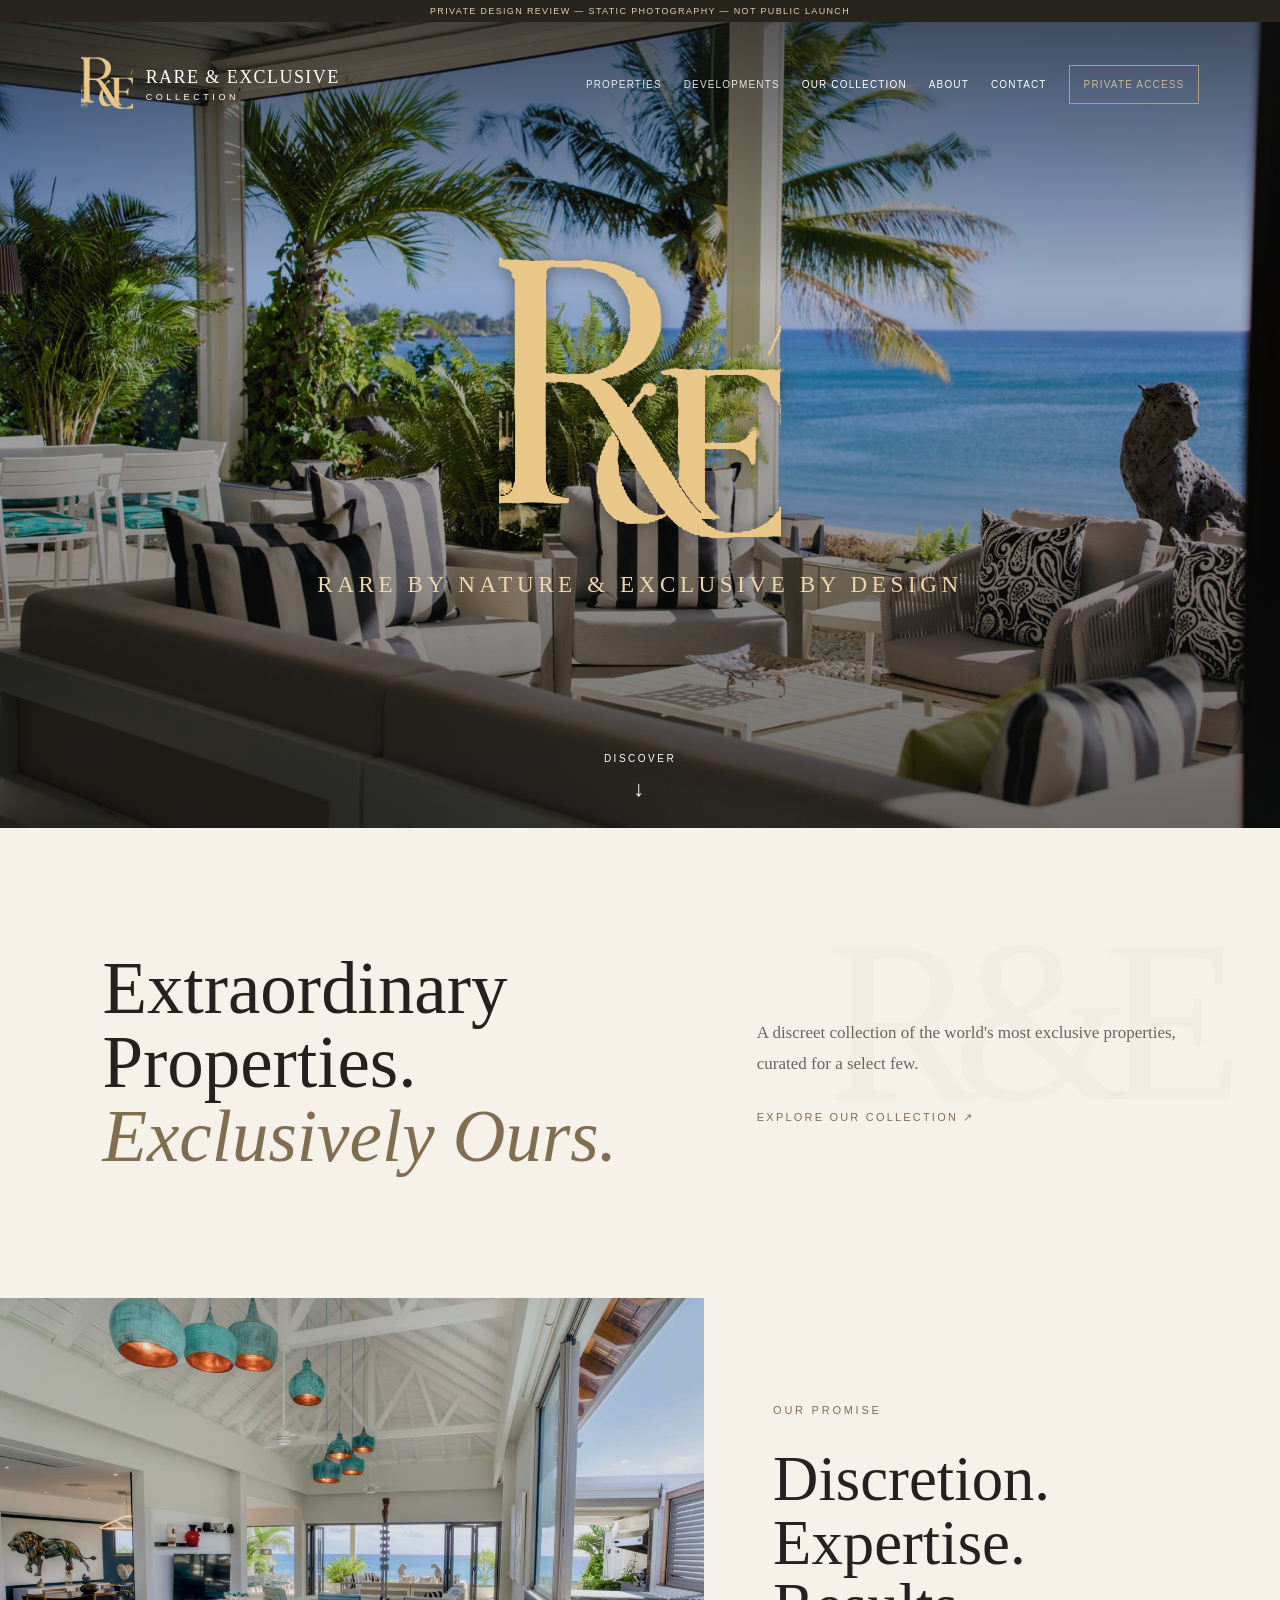
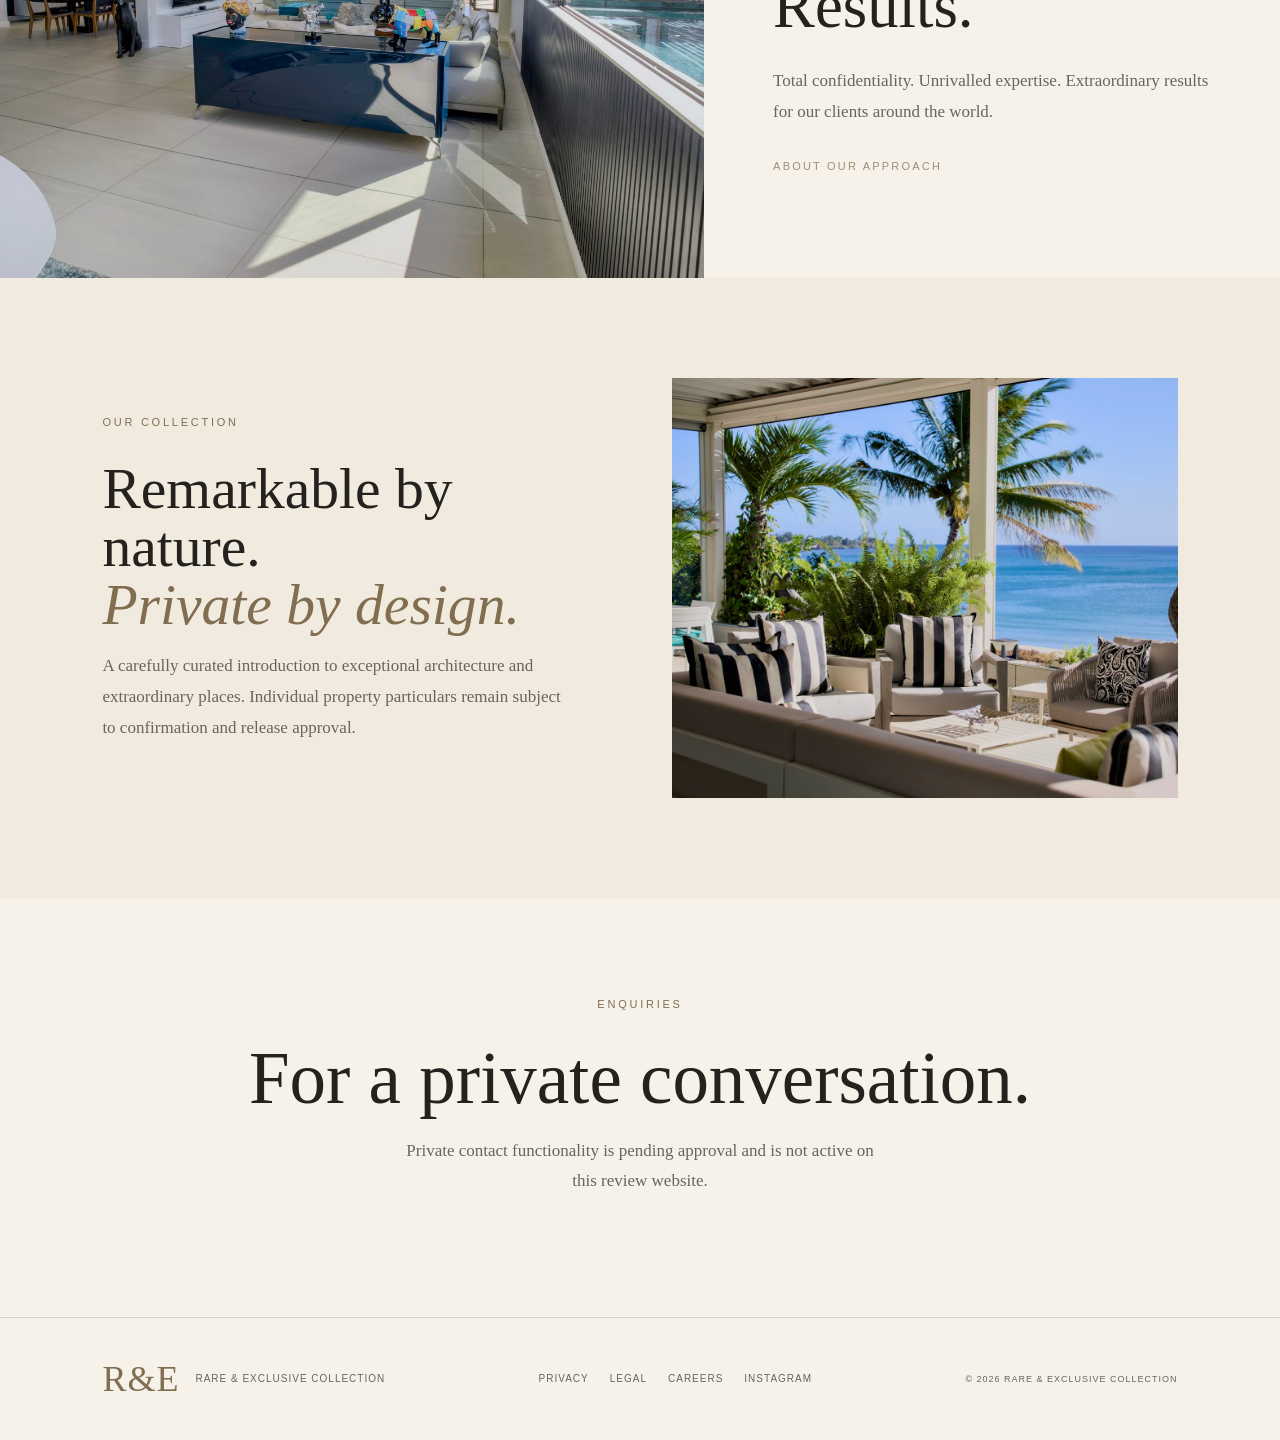
==== index.html @ 458800ae "Match Jan luxury editorial website reference using static supplied property photos" ====
<!doctype html><html lang="en"><head><meta charset="utf-8"><meta name="viewport" content="width=device-width,initial-scale=1"><meta name="robots" content="noindex,nofollow,noarchive"><meta name="description" content="Rare & Exclusive Collection. A discreet collection of extraordinary properties, curated for a select few."><title>Rare & Exclusive Collection — Rare by Nature & Exclusive by Design</title><link rel="stylesheet" href="styles.css"></head><body>
<a class="skip" href="#collection">Skip to content</a><div class="review-note">PRIVATE DESIGN REVIEW — STATIC PHOTOGRAPHY — NOT PUBLIC LAUNCH</div>
<section class="hero" id="top"><header class="header"><div class="identity"><span class="identity-mark" aria-hidden="true"><img src="assets/re-monogram.png" alt=""></span><div class="identity-words">RARE &amp; EXCLUSIVE<small>COLLECTION</small></div></div><nav aria-label="Site navigation"><span>PROPERTIES</span><span>DEVELOPMENTS</span><a href="#collection">OUR COLLECTION</a><a href="#promise">ABOUT</a><a href="#contact">CONTACT</a><span class="private-pending" title="Pending separate approval">PRIVATE ACCESS</span></nav></header><div class="hero-center"><img class="hero-logo" src="assets/re-monogram.png" alt="Rare & Exclusive monogram, supplied reference extraction pending original artwork"><h1>RARE BY NATURE &amp; EXCLUSIVE BY DESIGN</h1></div><a class="discover" href="#collection">DISCOVER <span aria-hidden="true">↓</span></a></section>
<main><section class="intro" id="collection"><div><h2>Extraordinary<br>Properties.<br><em>Exclusively Ours.</em></h2></div><div class="intro-side"><p>A discreet collection of the world's most exclusive properties, curated for a select few.</p><a class="editorial-link" href="#featured">EXPLORE OUR COLLECTION <span aria-hidden="true">↗</span></a></div><div class="watermark" aria-hidden="true">R&amp;E</div></section>
<section class="promise" id="promise"><div class="promise-photo"><img src="assets/PB-11-web.jpg" alt="Refined architectural property interior, supplied project photograph"></div><div class="promise-copy"><div class="eyebrow">OUR PROMISE</div><h2>Discretion.<br>Expertise.<br>Results.</h2><p>Total confidentiality. Unrivalled expertise. Extraordinary results for our clients around the world.</p><span class="editorial-link pending">ABOUT OUR APPROACH</span></div></section>
<section class="featured" id="featured"><div><div class="eyebrow">OUR COLLECTION</div><h2>Remarkable by nature.<br><em>Private by design.</em></h2><p>A carefully curated introduction to exceptional architecture and extraordinary places. Individual property particulars remain subject to confirmation and release approval.</p></div><img src="assets/PB-14-web.jpg" alt="Ocean-facing luxury property from supplied Rare & Exclusive photographs"></section>
<section id="contact" class="contact"><div class="eyebrow">ENQUIRIES</div><h2>For a private conversation.</h2><p>Private contact functionality is pending approval and is not active on this review website.</p></section></main>
<footer><div class="footerbrand">R&amp;E <span>RARE &amp; EXCLUSIVE COLLECTION</span></div><div class="footerlinks"><span>PRIVACY</span><span>LEGAL</span><span>CAREERS</span><span>INSTAGRAM</span></div><small>© 2026 RARE &amp; EXCLUSIVE COLLECTION</small></footer></body></html>
---- styles.css ----
:root{--ivory:#f6f2ea;--graphite:#24211e;--champagne:#c6aa7c;--darkgold:#816d50;--muted:#68645e}*{box-sizing:border-box}html{scroll-behavior:smooth}body{margin:0;background:var(--ivory);color:var(--graphite);font-family:Arial,Helvetica,sans-serif}a{color:inherit}.skip{position:absolute;top:-200px;left:10px;z-index:40;background:white;color:black;padding:12px}.skip:focus{top:10px}.review-note{position:absolute;z-index:11;top:0;width:100%;background:#27231d;color:#e6cfaa;text-align:center;font-size:9px;letter-spacing:.15em;padding:6px}.hero{height:92svh;min-height:620px;position:relative;background:#28363b url('assets/PB-14-web.jpg') center center/cover no-repeat;color:#fff}.hero:before{content:"";position:absolute;inset:0;background:linear-gradient(180deg,rgba(18,20,20,.7),rgba(24,22,19,.17) 35%,rgba(18,20,19,.55) 100%)}.header{z-index:2;position:relative;display:flex;align-items:center;justify-content:space-between;padding:50px 6.3% 20px;gap:25px}.identity{display:flex;gap:13px;align-items:center}.identity-mark img{width:52px;height:64px;object-fit:contain}.identity-words{font:18px Georgia,'Times New Roman',serif;letter-spacing:.08em;white-space:nowrap}.identity-words small{display:block;font:9px Arial,sans-serif;letter-spacing:.4em;margin-top:4px}.header nav{display:flex;gap:22px;align-items:center;font-size:10px;letter-spacing:.115em}.header nav a{text-decoration:none}.header nav span{opacity:.85}.private-pending{color:#e2c79c;border:1px solid #c6aa7c;padding:13px 14px}.hero-center{position:absolute;left:50%;top:51%;transform:translate(-50%,-50%);z-index:2;text-align:center;width:min(90%,850px)}.hero-logo{width:clamp(165px,22vw,300px);height:clamp(175px,25vw,330px);object-fit:contain;filter:drop-shadow(0 2px 8px rgba(0,0,0,.4))}.hero-center h1{font:400 clamp(16px,1.8vw,24px) Georgia,serif;letter-spacing:.2em;line-height:1.5;color:#edd5ac;margin:10px 0}.discover{position:absolute;left:50%;bottom:26px;transform:translateX(-50%);z-index:2;font-size:10px;letter-spacing:.25em;text-decoration:none;white-space:nowrap}.discover span{display:block;text-align:center;margin-top:12px;font-size:22px}.intro{position:relative;overflow:hidden;min-height:470px;padding:112px 8%;display:grid;grid-template-columns:1.25fr .9fr;gap:70px;align-items:center}.intro h2,.promise h2,.featured h2,.contact h2{font:400 clamp(44px,5.7vw,84px)/1.01 Georgia,'Times New Roman',serif;margin:0}.intro h2 em,.featured h2 em{font-weight:400;color:var(--darkgold)}.intro-side{position:relative;z-index:1}.intro-side p,.promise p,.featured p,.contact p{color:var(--muted);font:17px/1.8 Georgia,serif;max-width:470px}.editorial-link{font-size:11px;letter-spacing:.2em;text-decoration:none;color:var(--darkgold);display:inline-block;margin-top:15px}.watermark{position:absolute;right:5%;top:13%;font:230px Georgia,serif;letter-spacing:-.12em;color:rgba(198,170,124,.055);pointer-events:none}.promise{display:grid;grid-template-columns:55% 45%;min-height:580px}.promise-photo{min-height:580px}.promise-photo img{width:100%;height:100%;display:block;object-fit:cover}.promise-copy{padding:85px 12%;display:flex;flex-direction:column;justify-content:center}.eyebrow{font-size:11px;letter-spacing:.25em;color:var(--darkgold);margin-bottom:32px}.promise h2{font-size:clamp(43px,4.9vw,75px)}.promise p{margin-top:28px}.pending{opacity:.75}.featured{background:#f1ebdf;padding:100px 8%;display:grid;grid-template-columns:1fr 1fr;gap:6%;align-items:center}.featured img{width:100%;height:420px;object-fit:cover}.featured h2{font-size:clamp(42px,4.5vw,70px)}.contact{text-align:center;padding:100px 7%;}.contact p{margin:20px auto}footer{border-top:1px solid #d8d1c7;padding:40px 8%;display:flex;justify-content:space-between;align-items:center;gap:18px;flex-wrap:wrap;font-size:10px;letter-spacing:.1em;color:#68645e}.footerbrand{font:36px Georgia,serif;color:var(--darkgold);display:flex;gap:16px;align-items:center}.footerbrand span{font:10px Arial,sans-serif;color:var(--muted)}.footerlinks{display:flex;gap:21px}footer small{font-size:9px}@media(max-width:1020px){.header nav{gap:12px;font-size:9px}.identity-words{font-size:14px}.header{padding:48px 4% 20px}}@media(max-width:760px){.header{padding:48px 6% 10px}.header nav{display:none}.hero{height:84svh;min-height:550px;background-position:58% center}.hero-logo{width:205px;height:225px}.hero-center h1{font-size:17px;letter-spacing:.12em}.intro,.promise,.featured{grid-template-columns:1fr}.intro{gap:28px;min-height:0;padding:76px 7%}.intro h2{font-size:clamp(43px,10vw,62px)}.watermark{font-size:125px;top:auto;bottom:3%}.promise-photo{min-height:350px;height:350px}.promise-copy{padding:70px 7%}.featured{padding:70px 7%}.featured img{height:290px}.footerlinks{flex-wrap:wrap}footer{padding:35px 7%}}@media(prefers-reduced-motion:reduce){html{scroll-behavior:auto}}
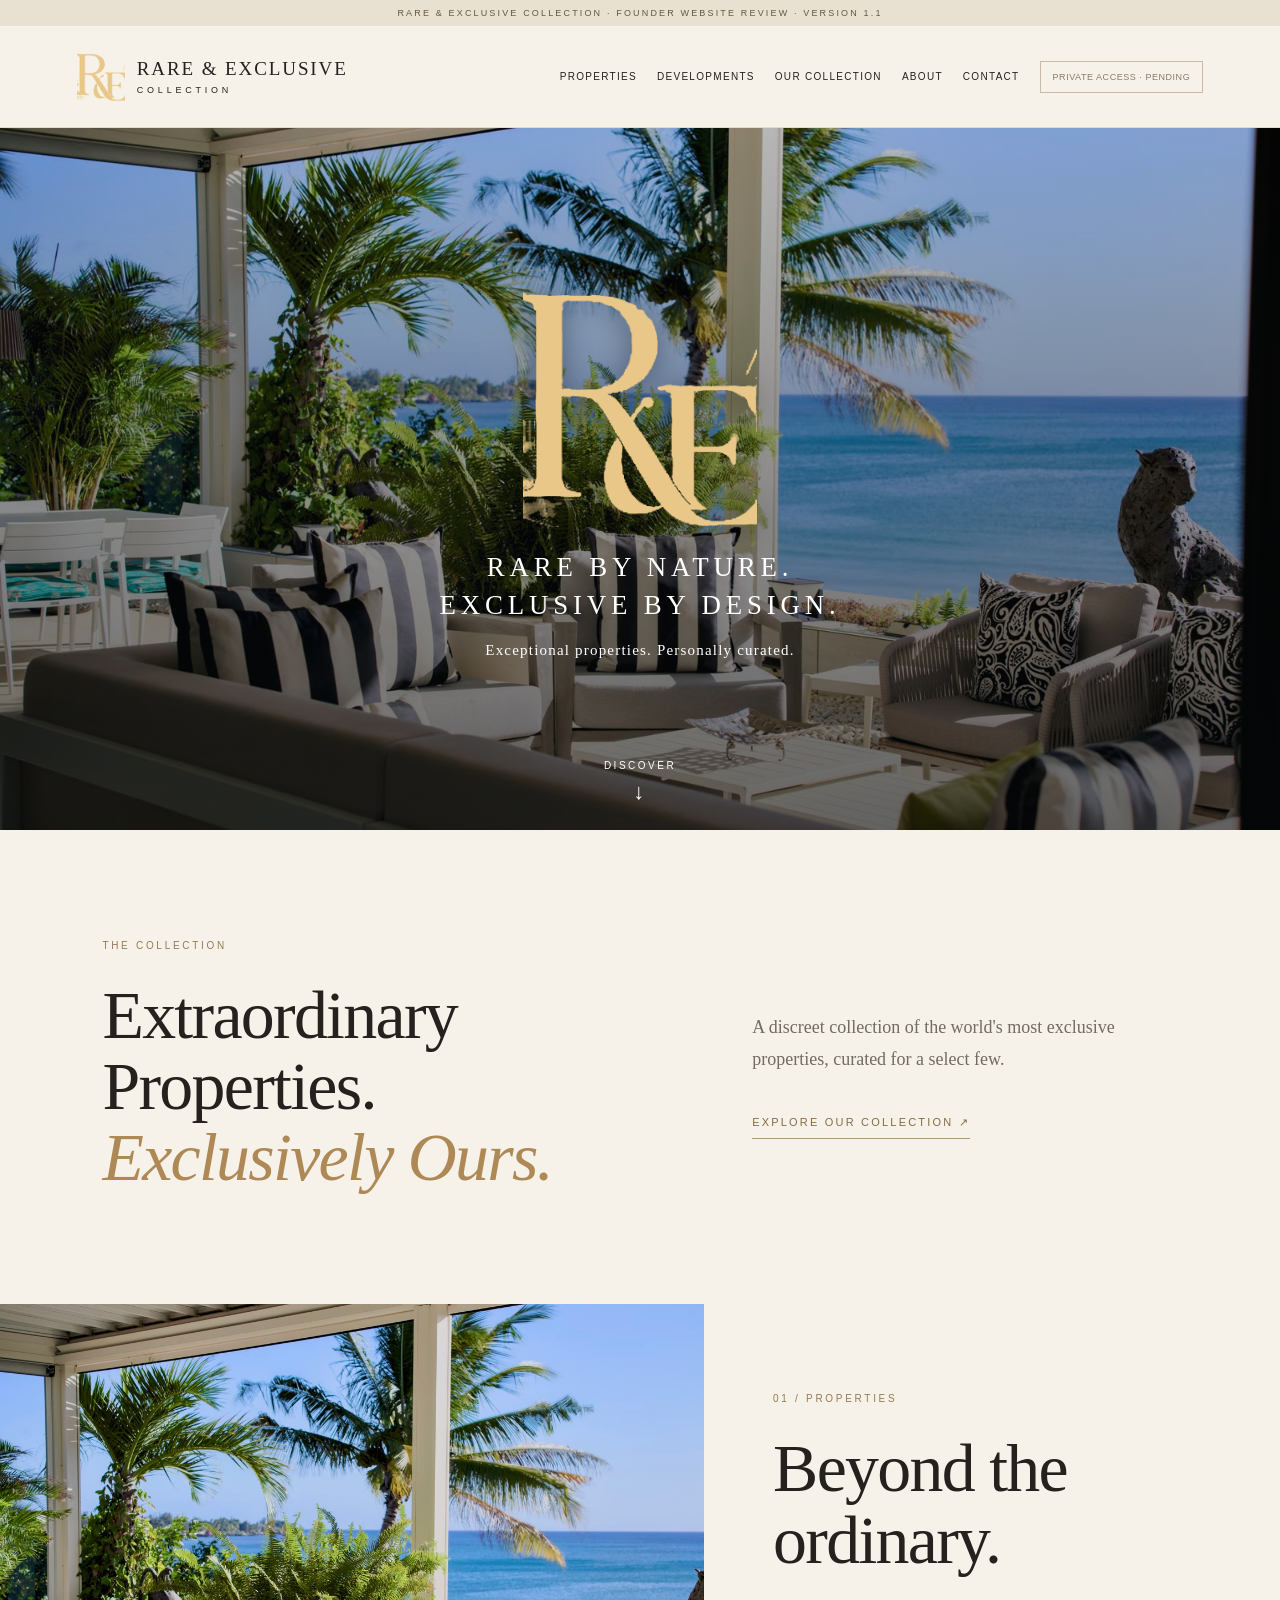
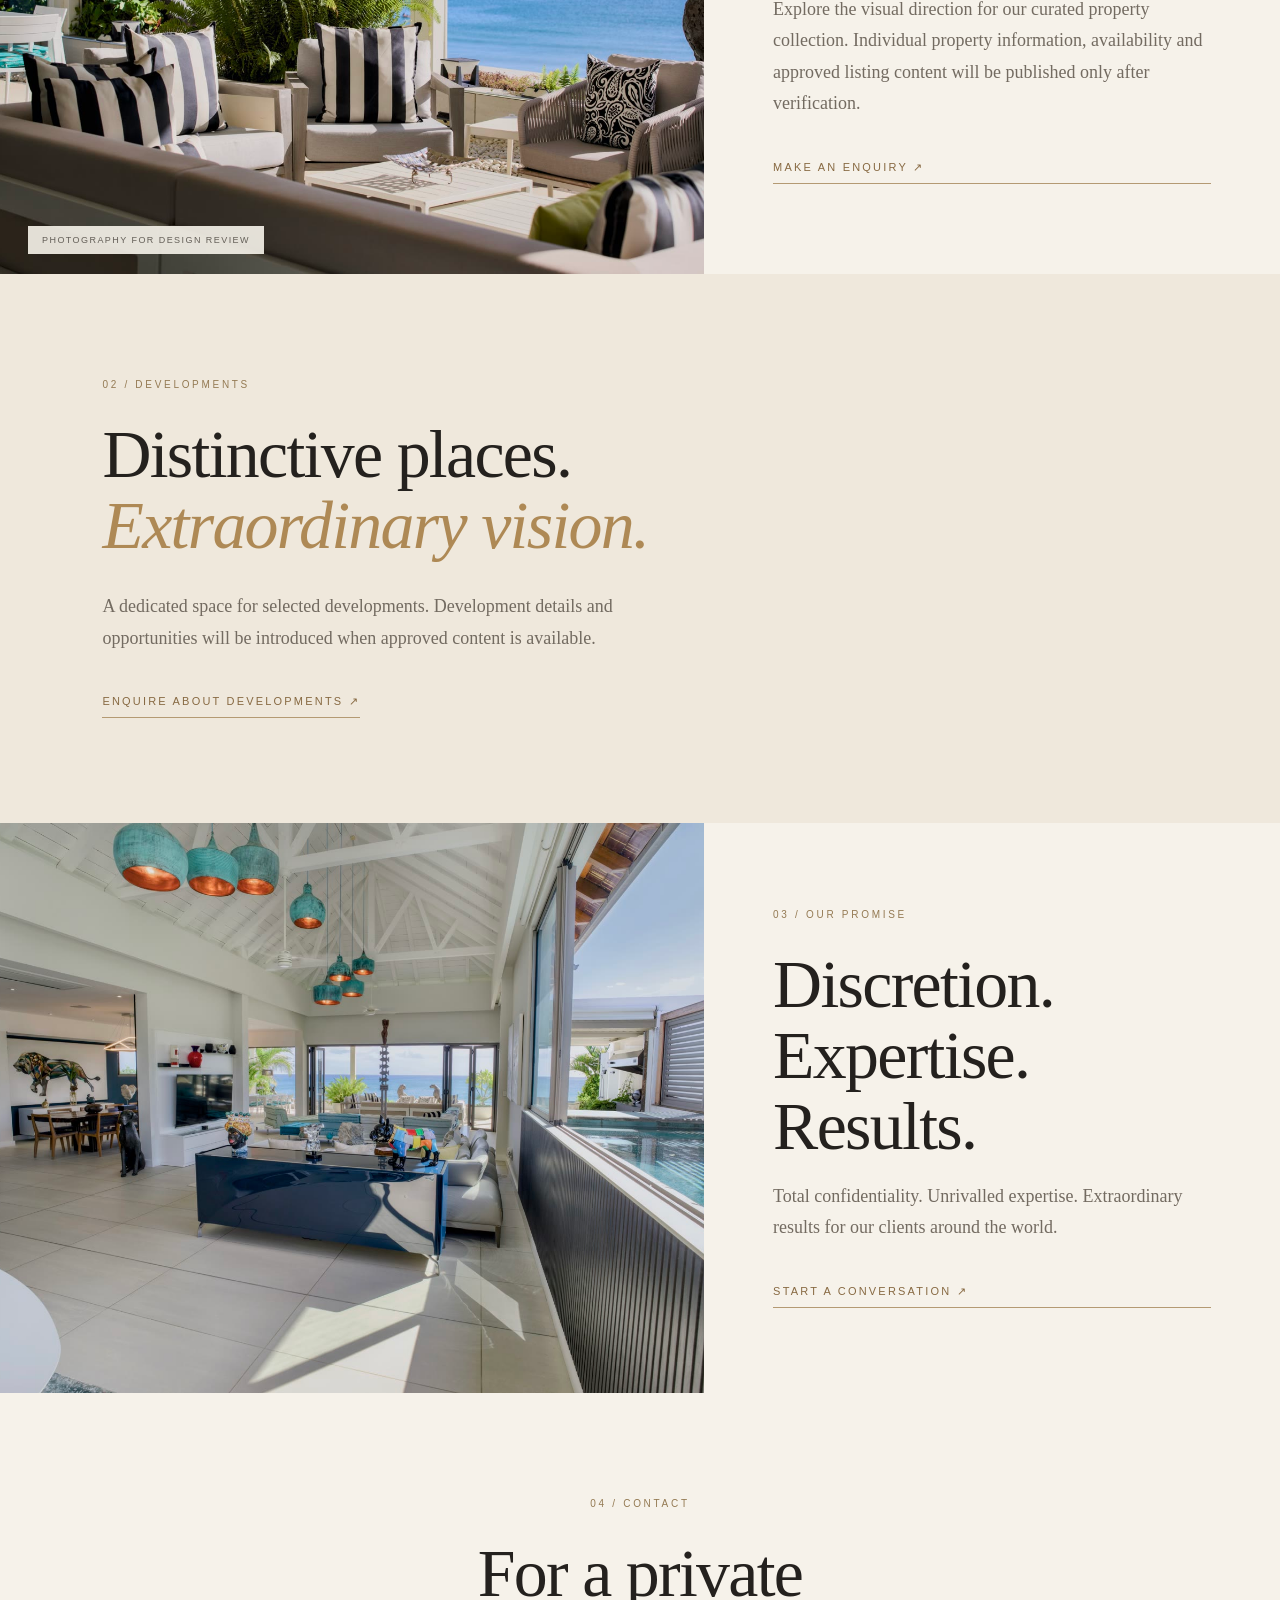
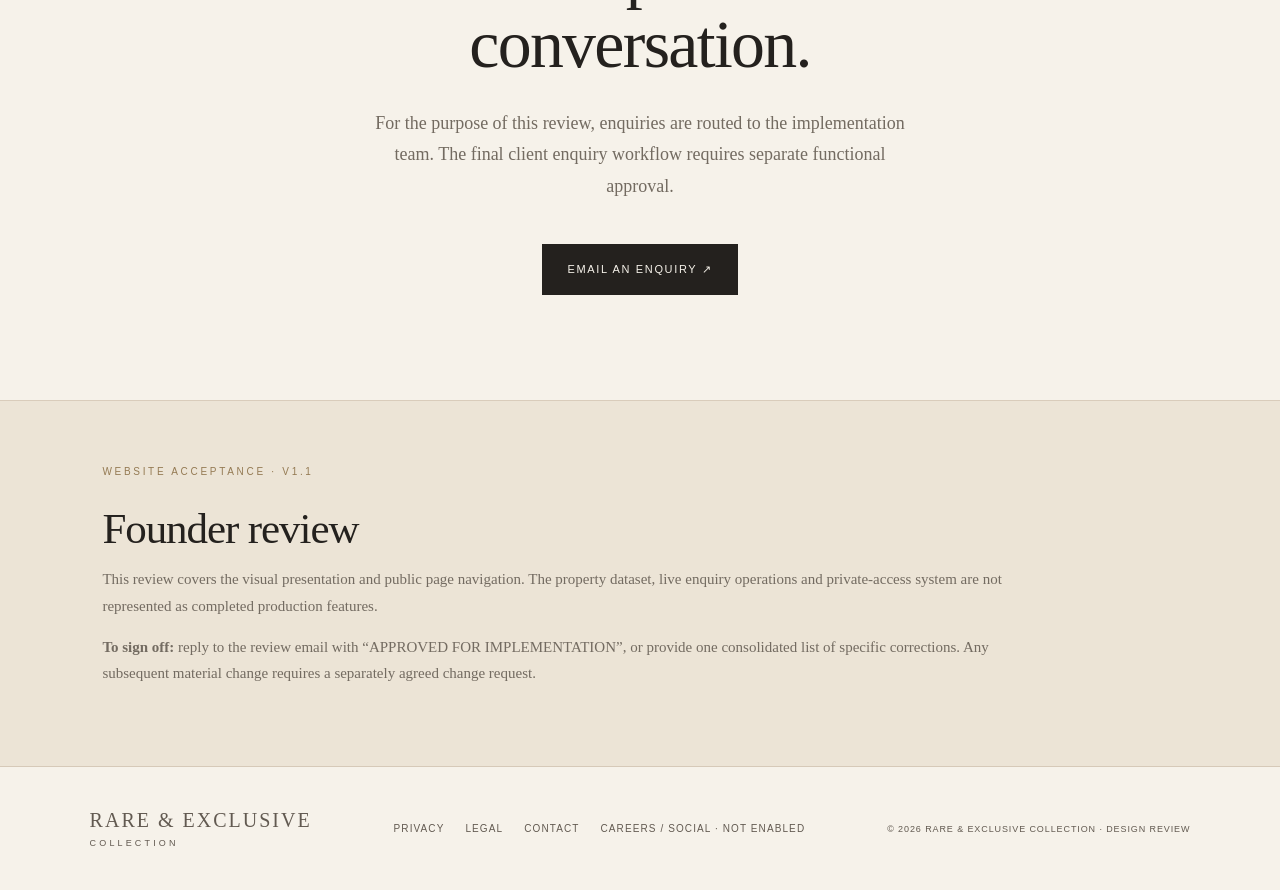
==== commit ef17fb6b: "Make ivory-first review website navigation functional and signoff-ready" ====
--- a/index.html
+++ b/index.html
@@ -1,8 +1,12 @@
-<!doctype html><html lang="en"><head><meta charset="utf-8"><meta name="viewport" content="width=device-width,initial-scale=1"><meta name="robots" content="noindex,nofollow,noarchive"><meta name="description" content="Rare & Exclusive Collection. A discreet collection of extraordinary properties, curated for a select few."><title>Rare & Exclusive Collection — Rare by Nature & Exclusive by Design</title><link rel="stylesheet" href="styles.css"></head><body>
-<a class="skip" href="#collection">Skip to content</a><div class="review-note">PRIVATE DESIGN REVIEW — STATIC PHOTOGRAPHY — NOT PUBLIC LAUNCH</div>
-<section class="hero" id="top"><header class="header"><div class="identity"><span class="identity-mark" aria-hidden="true"><img src="assets/re-monogram.png" alt=""></span><div class="identity-words">RARE &amp; EXCLUSIVE<small>COLLECTION</small></div></div><nav aria-label="Site navigation"><span>PROPERTIES</span><span>DEVELOPMENTS</span><a href="#collection">OUR COLLECTION</a><a href="#promise">ABOUT</a><a href="#contact">CONTACT</a><span class="private-pending" title="Pending separate approval">PRIVATE ACCESS</span></nav></header><div class="hero-center"><img class="hero-logo" src="assets/re-monogram.png" alt="Rare & Exclusive monogram, supplied reference extraction pending original artwork"><h1>RARE BY NATURE &amp; EXCLUSIVE BY DESIGN</h1></div><a class="discover" href="#collection">DISCOVER <span aria-hidden="true">↓</span></a></section>
-<main><section class="intro" id="collection"><div><h2>Extraordinary<br>Properties.<br><em>Exclusively Ours.</em></h2></div><div class="intro-side"><p>A discreet collection of the world's most exclusive properties, curated for a select few.</p><a class="editorial-link" href="#featured">EXPLORE OUR COLLECTION <span aria-hidden="true">↗</span></a></div><div class="watermark" aria-hidden="true">R&amp;E</div></section>
-<section class="promise" id="promise"><div class="promise-photo"><img src="assets/PB-11-web.jpg" alt="Refined architectural property interior, supplied project photograph"></div><div class="promise-copy"><div class="eyebrow">OUR PROMISE</div><h2>Discretion.<br>Expertise.<br>Results.</h2><p>Total confidentiality. Unrivalled expertise. Extraordinary results for our clients around the world.</p><span class="editorial-link pending">ABOUT OUR APPROACH</span></div></section>
-<section class="featured" id="featured"><div><div class="eyebrow">OUR COLLECTION</div><h2>Remarkable by nature.<br><em>Private by design.</em></h2><p>A carefully curated introduction to exceptional architecture and extraordinary places. Individual property particulars remain subject to confirmation and release approval.</p></div><img src="assets/PB-14-web.jpg" alt="Ocean-facing luxury property from supplied Rare & Exclusive photographs"></section>
-<section id="contact" class="contact"><div class="eyebrow">ENQUIRIES</div><h2>For a private conversation.</h2><p>Private contact functionality is pending approval and is not active on this review website.</p></section></main>
-<footer><div class="footerbrand">R&amp;E <span>RARE &amp; EXCLUSIVE COLLECTION</span></div><div class="footerlinks"><span>PRIVACY</span><span>LEGAL</span><span>CAREERS</span><span>INSTAGRAM</span></div><small>© 2026 RARE &amp; EXCLUSIVE COLLECTION</small></footer></body></html>+<!doctype html><html lang="en"><head><meta charset="utf-8"><meta name="viewport" content="width=device-width, initial-scale=1"><meta name="robots" content="noindex,nofollow,noarchive"><title>Rare & Exclusive Collection | Private Website Review</title><meta name="description" content="Rare & Exclusive Collection. Rare by nature. Exclusive by design."><link rel="stylesheet" href="styles.css"></head><body>
+<div class="review-note">RARE &amp; EXCLUSIVE COLLECTION · FOUNDER WEBSITE REVIEW · VERSION 1.1</div>
+<header class="topbar" id="top"><a class="brand" href="#top"><img src="assets/re-monogram.png" alt=""><span>RARE &amp; EXCLUSIVE<small>COLLECTION</small></span></a><button id="menu" class="menu" aria-controls="nav" aria-expanded="false">MENU <span>☰</span></button><nav id="nav" aria-label="Primary navigation"><a href="#properties">PROPERTIES</a><a href="#developments">DEVELOPMENTS</a><a href="#collection">OUR COLLECTION</a><a href="#about">ABOUT</a><a href="#contact">CONTACT</a><span class="private-pending" aria-label="Private access not available in review version">PRIVATE ACCESS · PENDING</span></nav></header>
+<section class="hero"><div class="hero-overlay"><div class="hero-brand"><img src="assets/re-monogram.png" alt="Rare & Exclusive monogram"><h1>RARE BY NATURE.<br>EXCLUSIVE BY DESIGN.</h1><p>Exceptional properties. Personally curated.</p></div><a class="discover" href="#collection">DISCOVER <span>↓</span></a></div></section>
+<main><section id="collection" class="intro"><div><div class="eyebrow">THE COLLECTION</div><h2>Extraordinary<br>Properties.<br><em>Exclusively Ours.</em></h2></div><div class="intro-side"><p>A discreet collection of the world's most exclusive properties, curated for a select few.</p><a class="editorial-link" href="#properties">EXPLORE OUR COLLECTION ↗</a></div></section>
+<section id="properties" class="property"><div class="property-photo"><img src="assets/PB-14-web.jpg" alt="Ocean-facing residence: illustrative project image"><span>PHOTOGRAPHY FOR DESIGN REVIEW</span></div><div class="property-copy"><div class="eyebrow">01 / PROPERTIES</div><h2>Beyond the<br>ordinary.</h2><p>Explore the visual direction for our curated property collection. Individual property information, availability and approved listing content will be published only after verification.</p><a class="editorial-link" href="#contact">MAKE AN ENQUIRY ↗</a></div></section>
+<section id="developments" class="developments"><div class="eyebrow">02 / DEVELOPMENTS</div><h2>Distinctive places.<br><em>Extraordinary vision.</em></h2><p>A dedicated space for selected developments. Development details and opportunities will be introduced when approved content is available.</p><a class="editorial-link" href="#contact">ENQUIRE ABOUT DEVELOPMENTS ↗</a></section>
+<section id="about" class="promise"><div class="promise-photo"><img src="assets/PB-11-web.jpg" alt="Refined interior architecture"></div><div class="promise-copy"><div class="eyebrow">03 / OUR PROMISE</div><h2>Discretion.<br>Expertise.<br>Results.</h2><p>Total confidentiality. Unrivalled expertise. Extraordinary results for our clients around the world.</p><a class="editorial-link" href="#contact">START A CONVERSATION ↗</a></div></section>
+<section id="contact" class="contact"><div class="eyebrow">04 / CONTACT</div><h2>For a private<br>conversation.</h2><p>For the purpose of this review, enquiries are routed to the implementation team. The final client enquiry workflow requires separate functional approval.</p><a class="contact-link" href="mailto:antonvdberg@corpflowai.com?subject=Rare%20%26%20Exclusive%20Website%20Enquiry">EMAIL AN ENQUIRY ↗</a></section>
+<section class="review" id="signoff"><div class="eyebrow">WEBSITE ACCEPTANCE · V1.1</div><h2>Founder review</h2><p>This review covers the visual presentation and public page navigation. The property dataset, live enquiry operations and private-access system are not represented as completed production features.</p><p><strong>To sign off:</strong> reply to the review email with “APPROVED FOR IMPLEMENTATION”, or provide one consolidated list of specific corrections. Any subsequent material change requires a separately agreed change request.</p></section></main>
+<footer><div class="footer-brand">RARE &amp; EXCLUSIVE <small>COLLECTION</small></div><div><a href="privacy.html">PRIVACY</a><a href="terms.html">LEGAL</a><a href="#contact">CONTACT</a><span>CAREERS / SOCIAL · NOT ENABLED</span></div><small>© 2026 RARE &amp; EXCLUSIVE COLLECTION · DESIGN REVIEW</small></footer>
+<script>const m=document.querySelector('#menu'),n=document.querySelector('#nav');m.addEventListener('click',()=>{const o=m.getAttribute('aria-expanded')==='true';m.setAttribute('aria-expanded',String(!o));n.classList.toggle('open',!o)});n.querySelectorAll('a').forEach(a=>a.addEventListener('click',()=>{n.classList.remove('open');m.setAttribute('aria-expanded','false')}));</script></body></html>
--- a/styles.css
+++ b/styles.css
@@ -1 +1 @@
-:root{--ivory:#f6f2ea;--graphite:#24211e;--champagne:#c6aa7c;--darkgold:#816d50;--muted:#68645e}*{box-sizing:border-box}html{scroll-behavior:smooth}body{margin:0;background:var(--ivory);color:var(--graphite);font-family:Arial,Helvetica,sans-serif}a{color:inherit}.skip{position:absolute;top:-200px;left:10px;z-index:40;background:white;color:black;padding:12px}.skip:focus{top:10px}.review-note{position:absolute;z-index:11;top:0;width:100%;background:#27231d;color:#e6cfaa;text-align:center;font-size:9px;letter-spacing:.15em;padding:6px}.hero{height:92svh;min-height:620px;position:relative;background:#28363b url('assets/PB-14-web.jpg') center center/cover no-repeat;color:#fff}.hero:before{content:"";position:absolute;inset:0;background:linear-gradient(180deg,rgba(18,20,20,.7),rgba(24,22,19,.17) 35%,rgba(18,20,19,.55) 100%)}.header{z-index:2;position:relative;display:flex;align-items:center;justify-content:space-between;padding:50px 6.3% 20px;gap:25px}.identity{display:flex;gap:13px;align-items:center}.identity-mark img{width:52px;height:64px;object-fit:contain}.identity-words{font:18px Georgia,'Times New Roman',serif;letter-spacing:.08em;white-space:nowrap}.identity-words small{display:block;font:9px Arial,sans-serif;letter-spacing:.4em;margin-top:4px}.header nav{display:flex;gap:22px;align-items:center;font-size:10px;letter-spacing:.115em}.header nav a{text-decoration:none}.header nav span{opacity:.85}.private-pending{color:#e2c79c;border:1px solid #c6aa7c;padding:13px 14px}.hero-center{position:absolute;left:50%;top:51%;transform:translate(-50%,-50%);z-index:2;text-align:center;width:min(90%,850px)}.hero-logo{width:clamp(165px,22vw,300px);height:clamp(175px,25vw,330px);object-fit:contain;filter:drop-shadow(0 2px 8px rgba(0,0,0,.4))}.hero-center h1{font:400 clamp(16px,1.8vw,24px) Georgia,serif;letter-spacing:.2em;line-height:1.5;color:#edd5ac;margin:10px 0}.discover{position:absolute;left:50%;bottom:26px;transform:translateX(-50%);z-index:2;font-size:10px;letter-spacing:.25em;text-decoration:none;white-space:nowrap}.discover span{display:block;text-align:center;margin-top:12px;font-size:22px}.intro{position:relative;overflow:hidden;min-height:470px;padding:112px 8%;display:grid;grid-template-columns:1.25fr .9fr;gap:70px;align-items:center}.intro h2,.promise h2,.featured h2,.contact h2{font:400 clamp(44px,5.7vw,84px)/1.01 Georgia,'Times New Roman',serif;margin:0}.intro h2 em,.featured h2 em{font-weight:400;color:var(--darkgold)}.intro-side{position:relative;z-index:1}.intro-side p,.promise p,.featured p,.contact p{color:var(--muted);font:17px/1.8 Georgia,serif;max-width:470px}.editorial-link{font-size:11px;letter-spacing:.2em;text-decoration:none;color:var(--darkgold);display:inline-block;margin-top:15px}.watermark{position:absolute;right:5%;top:13%;font:230px Georgia,serif;letter-spacing:-.12em;color:rgba(198,170,124,.055);pointer-events:none}.promise{display:grid;grid-template-columns:55% 45%;min-height:580px}.promise-photo{min-height:580px}.promise-photo img{width:100%;height:100%;display:block;object-fit:cover}.promise-copy{padding:85px 12%;display:flex;flex-direction:column;justify-content:center}.eyebrow{font-size:11px;letter-spacing:.25em;color:var(--darkgold);margin-bottom:32px}.promise h2{font-size:clamp(43px,4.9vw,75px)}.promise p{margin-top:28px}.pending{opacity:.75}.featured{background:#f1ebdf;padding:100px 8%;display:grid;grid-template-columns:1fr 1fr;gap:6%;align-items:center}.featured img{width:100%;height:420px;object-fit:cover}.featured h2{font-size:clamp(42px,4.5vw,70px)}.contact{text-align:center;padding:100px 7%;}.contact p{margin:20px auto}footer{border-top:1px solid #d8d1c7;padding:40px 8%;display:flex;justify-content:space-between;align-items:center;gap:18px;flex-wrap:wrap;font-size:10px;letter-spacing:.1em;color:#68645e}.footerbrand{font:36px Georgia,serif;color:var(--darkgold);display:flex;gap:16px;align-items:center}.footerbrand span{font:10px Arial,sans-serif;color:var(--muted)}.footerlinks{display:flex;gap:21px}footer small{font-size:9px}@media(max-width:1020px){.header nav{gap:12px;font-size:9px}.identity-words{font-size:14px}.header{padding:48px 4% 20px}}@media(max-width:760px){.header{padding:48px 6% 10px}.header nav{display:none}.hero{height:84svh;min-height:550px;background-position:58% center}.hero-logo{width:205px;height:225px}.hero-center h1{font-size:17px;letter-spacing:.12em}.intro,.promise,.featured{grid-template-columns:1fr}.intro{gap:28px;min-height:0;padding:76px 7%}.intro h2{font-size:clamp(43px,10vw,62px)}.watermark{font-size:125px;top:auto;bottom:3%}.promise-photo{min-height:350px;height:350px}.promise-copy{padding:70px 7%}.featured{padding:70px 7%}.featured img{height:290px}.footerlinks{flex-wrap:wrap}footer{padding:35px 7%}}@media(prefers-reduced-motion:reduce){html{scroll-behavior:auto}}+:root{--ivory:#F6F2EA;--graphite:#24211E;--gold:#C6AA7C;--muted:#736b61}*{box-sizing:border-box}html{scroll-behavior:smooth}body{margin:0;color:var(--graphite);background:var(--ivory);font-family:Arial,Helvetica,sans-serif}a{color:inherit}.review-note{height:26px;background:#e8e0d1;display:flex;align-items:center;justify-content:center;font-size:9px;letter-spacing:.24em;color:#655742}.topbar{position:relative;z-index:5;display:flex;align-items:center;justify-content:space-between;padding:23px 6%;background:var(--ivory);gap:20px;border-bottom:1px solid #e4dacb}.brand{display:flex;align-items:center;gap:12px;text-decoration:none}.brand img{width:48px;height:55px;object-fit:contain}.brand span{font:19px Georgia,serif;letter-spacing:.1em}.brand small{display:block;letter-spacing:.42em;font:9px Arial,sans-serif;margin-top:5px}nav{display:flex;gap:20px;align-items:center}nav a{font-size:10px;letter-spacing:.13em;text-decoration:none}nav a:hover,.editorial-link:hover{color:#9a7c4d}.private-pending{font-size:9px;color:#8b7a65;border:1px solid #c8bbaa;padding:10px 12px;letter-spacing:.06em}.menu{display:none}.hero{height:78svh;min-height:600px;background:#4b5456 url('assets/PB-14-web.jpg') center/cover no-repeat}.hero-overlay{height:100%;width:100%;background:linear-gradient(to bottom,rgba(8,17,19,.16),rgba(6,10,11,.55));position:relative;display:flex;align-items:center;justify-content:center}.hero-brand{text-align:center;color:#fff}.hero-brand img{width:clamp(170px,22vw,280px);height:clamp(160px,19vw,250px);object-fit:contain;filter:drop-shadow(0 3px 14px rgba(0,0,0,.36))}.hero h1{font:400 clamp(21px,2.1vw,33px)/1.4 Georgia,serif;letter-spacing:.18em;margin:18px 0}.hero p{font:15px Georgia,serif;letter-spacing:.08em}.discover{position:absolute;bottom:25px;color:white;text-decoration:none;font-size:10px;letter-spacing:.25em;text-align:center}.discover span{display:block;margin-top:8px;font-size:22px}.eyebrow{font:10px Arial,sans-serif;color:#947a53;letter-spacing:.27em;margin-bottom:29px}h2{font:400 clamp(46px,5.3vw,78px)/1.05 Georgia,'Times New Roman',serif;letter-spacing:-.025em;margin:0}h2 em{font-weight:400;color:#ae8955}.intro{padding:110px 8%;display:grid;grid-template-columns:1.3fr 1fr;gap:9%;align-items:center}.intro-side p,.property p,.developments p,.promise p,.contact p,.review p{font:18px/1.75 Georgia,serif;color:var(--muted);max-width:550px}.editorial-link{display:inline-block;margin-top:23px;text-decoration:none;font-size:11px;letter-spacing:.2em;color:#876942;border-bottom:1px solid #b49a73;padding-bottom:9px}.property,.promise{display:grid;grid-template-columns:55% 45%;min-height:570px}.property-photo,.promise-photo{position:relative;min-height:570px}.property-photo img,.promise-photo img{height:100%;width:100%;position:absolute;object-fit:cover}.property-photo span{position:absolute;left:28px;bottom:20px;background:#f6f2eae8;color:#645f58;letter-spacing:.16em;font-size:9px;padding:9px 14px}.property-copy,.promise-copy{display:flex;flex-direction:column;justify-content:center;padding:75px 12%}.developments{padding:105px 8%;background:#efe8dc}.developments p{margin-top:30px}.contact{text-align:center;padding:105px 8%}.contact p{margin:27px auto}.contact-link{background:var(--graphite);color:var(--ivory);padding:19px 26px;display:inline-block;text-decoration:none;letter-spacing:.15em;font-size:11px;margin-top:15px}.review{padding:65px 8%;background:#ece4d6;border-top:1px solid #d9ccbb}.review h2{font-size:43px}.review p{font-size:15px;max-width:900px}footer{padding:42px 7%;display:flex;align-items:center;justify-content:space-between;gap:24px;flex-wrap:wrap;border-top:1px solid #d6c9b8;color:#625a51}footer div:nth-child(2){display:flex;flex-wrap:wrap;gap:21px;font-size:10px;letter-spacing:.11em}footer a{text-decoration:none}.footer-brand{font:20px Georgia,serif;letter-spacing:.1em}.footer-brand small{display:block;letter-spacing:.35em;font:9px Arial,sans-serif;margin-top:6px}footer>small{font-size:9px;letter-spacing:.1em}@media(max-width:1100px){nav{gap:11px}.topbar{padding:23px 4%}.brand span{font-size:15px}}@media(max-width:850px){.topbar{flex-wrap:wrap}.menu{display:block;margin-left:auto;background:transparent;border:1px solid #bbac95;padding:12px;font-size:11px;letter-spacing:.15em}nav{display:none;width:100%;flex-direction:column;align-items:stretch;gap:0}nav.open{display:flex}nav a,nav span{padding:14px;border-top:1px solid #d9cdbc}.hero{height:68svh;min-height:500px}.intro,.property,.promise{grid-template-columns:1fr}.intro{padding:75px 7%;gap:25px}.property-photo,.promise-photo{min-height:350px}.property-copy,.promise-copy{padding:70px 7%}.developments,.contact{padding:80px 7%}.review{padding:65px 7%}}@media(prefers-reduced-motion:reduce){html{scroll-behavior:auto}}
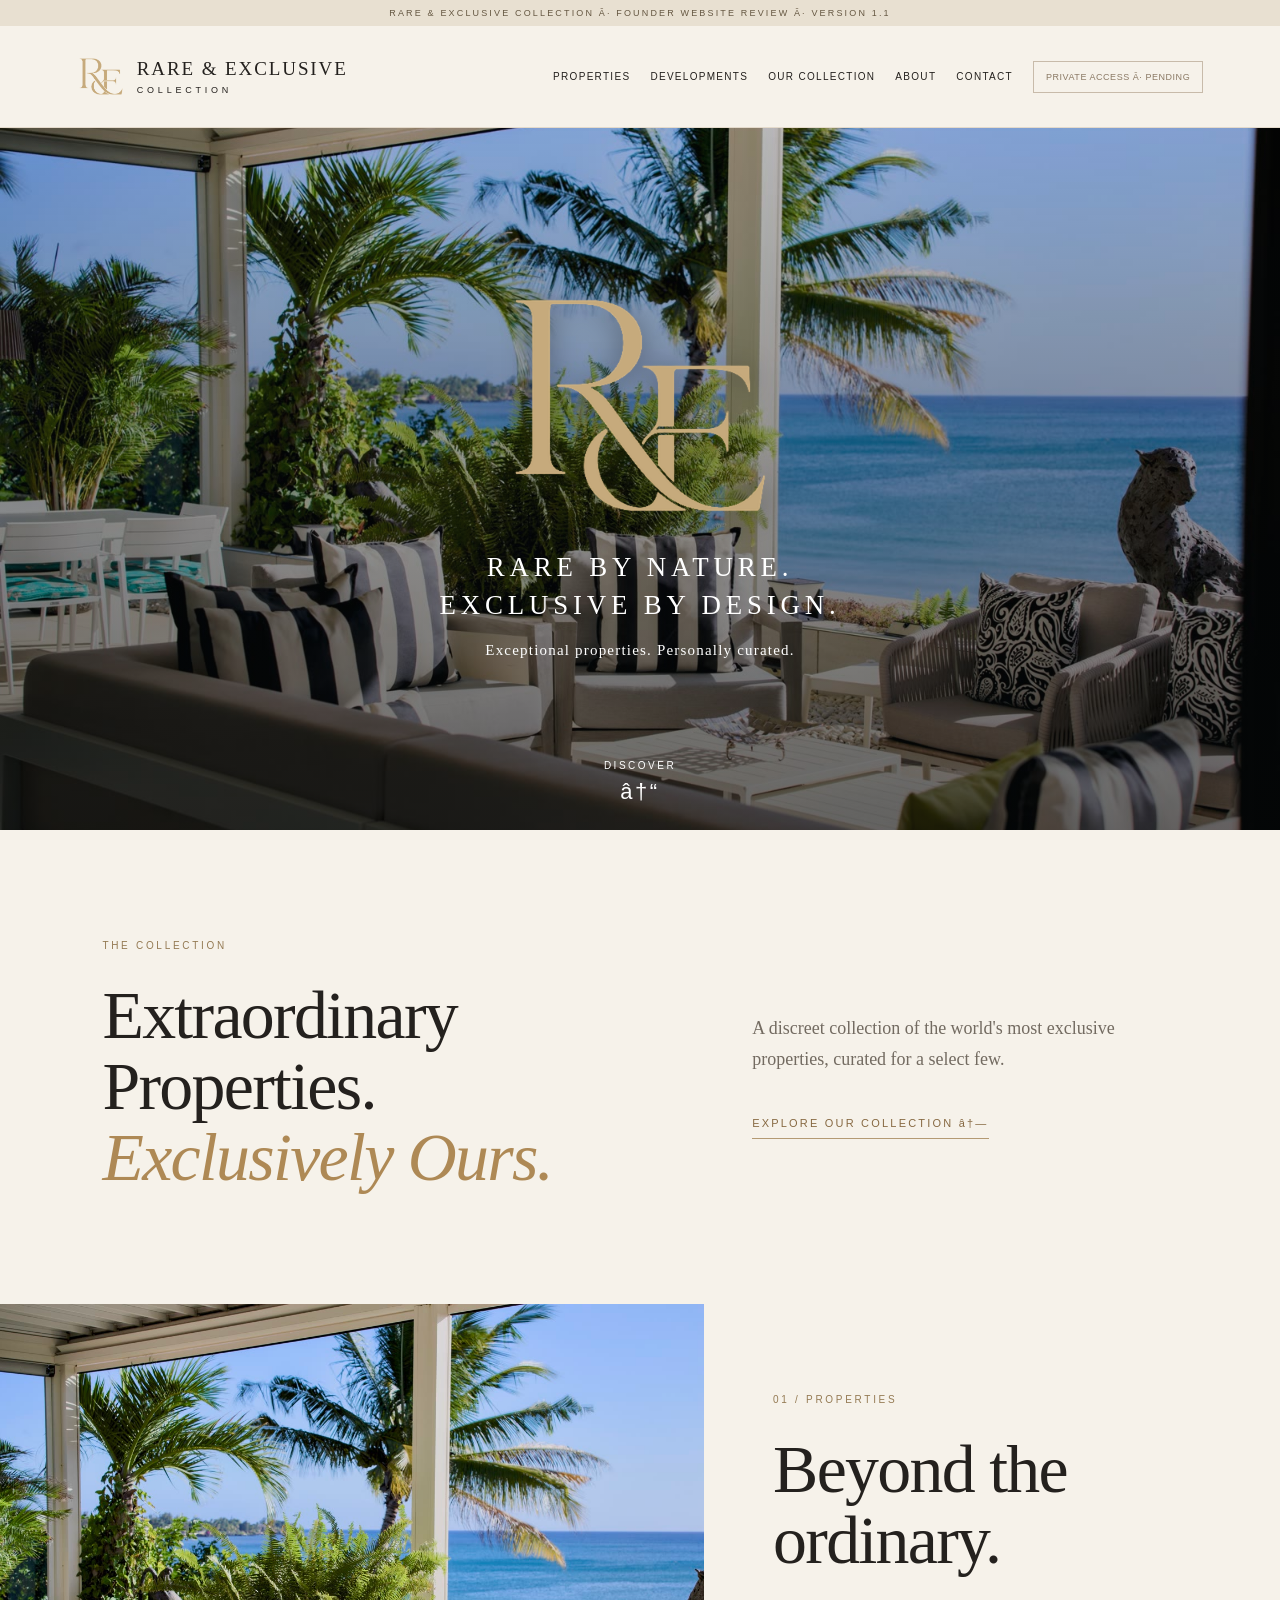
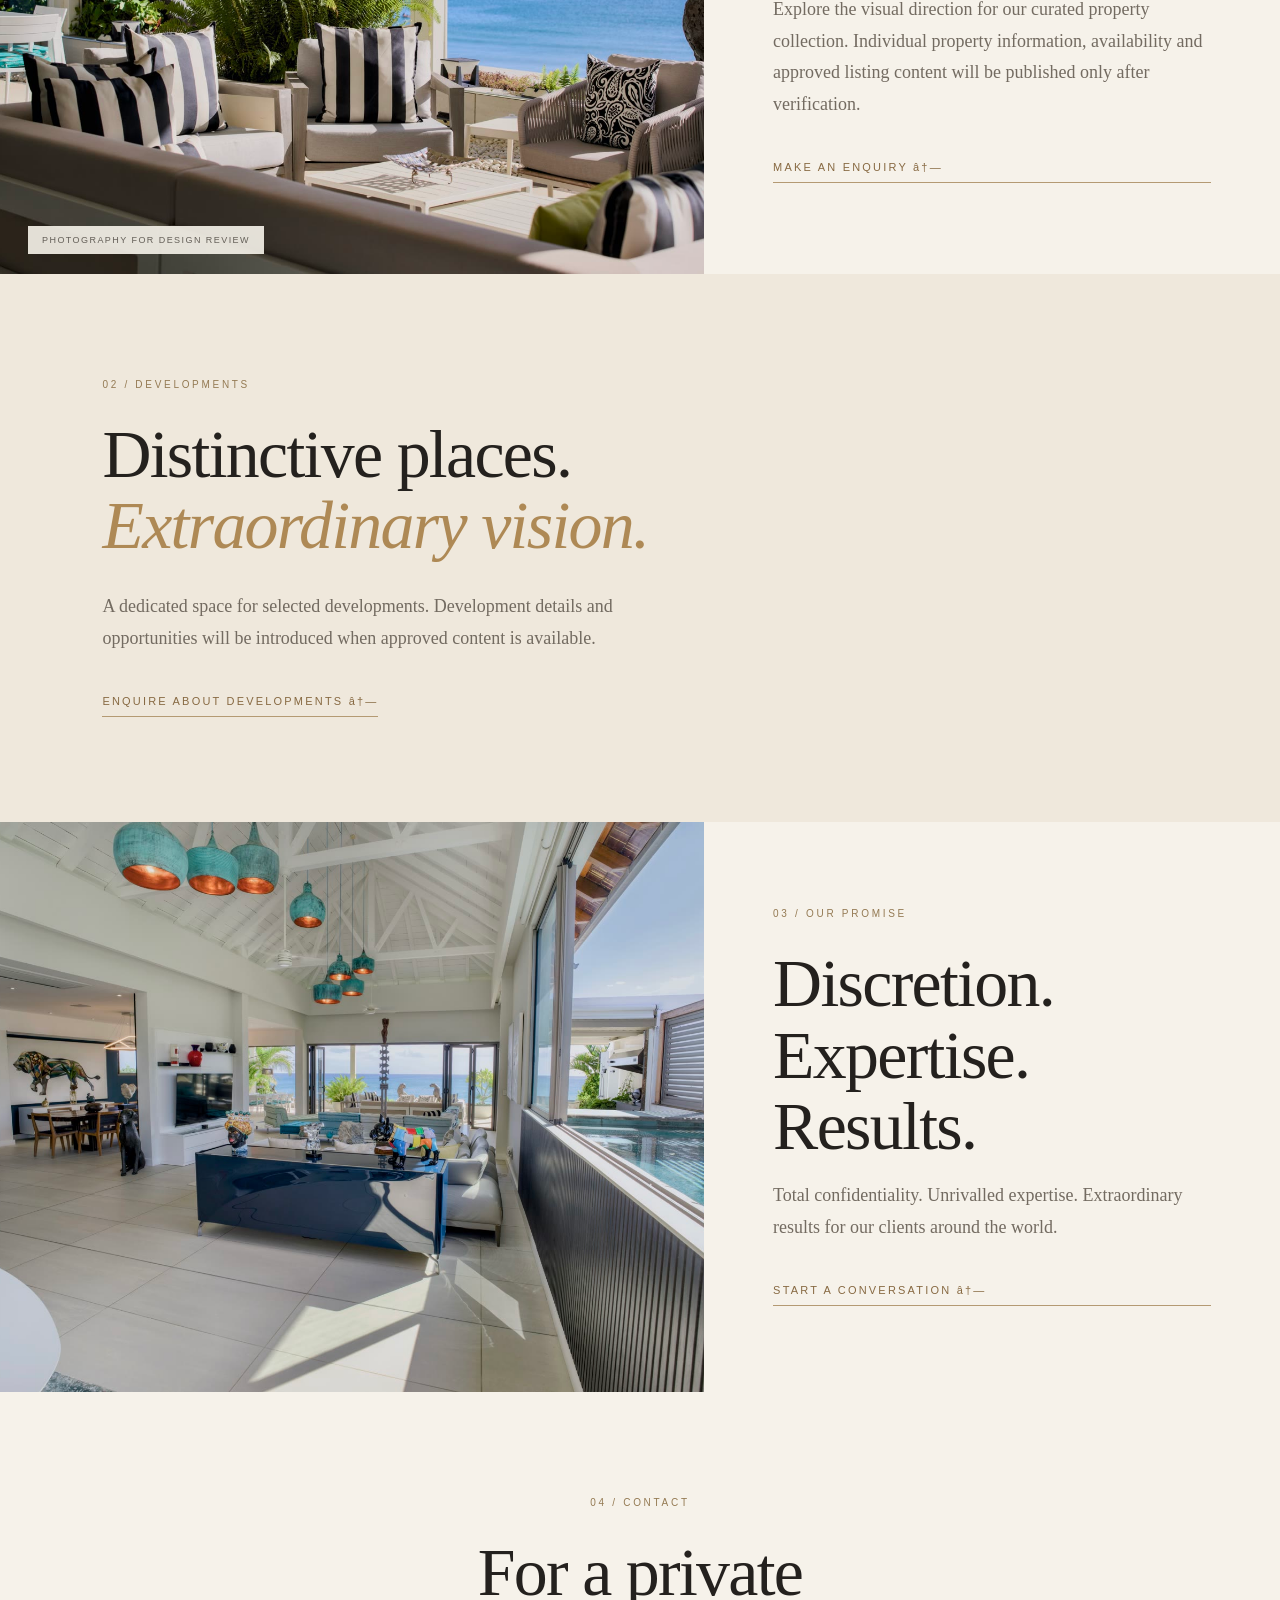
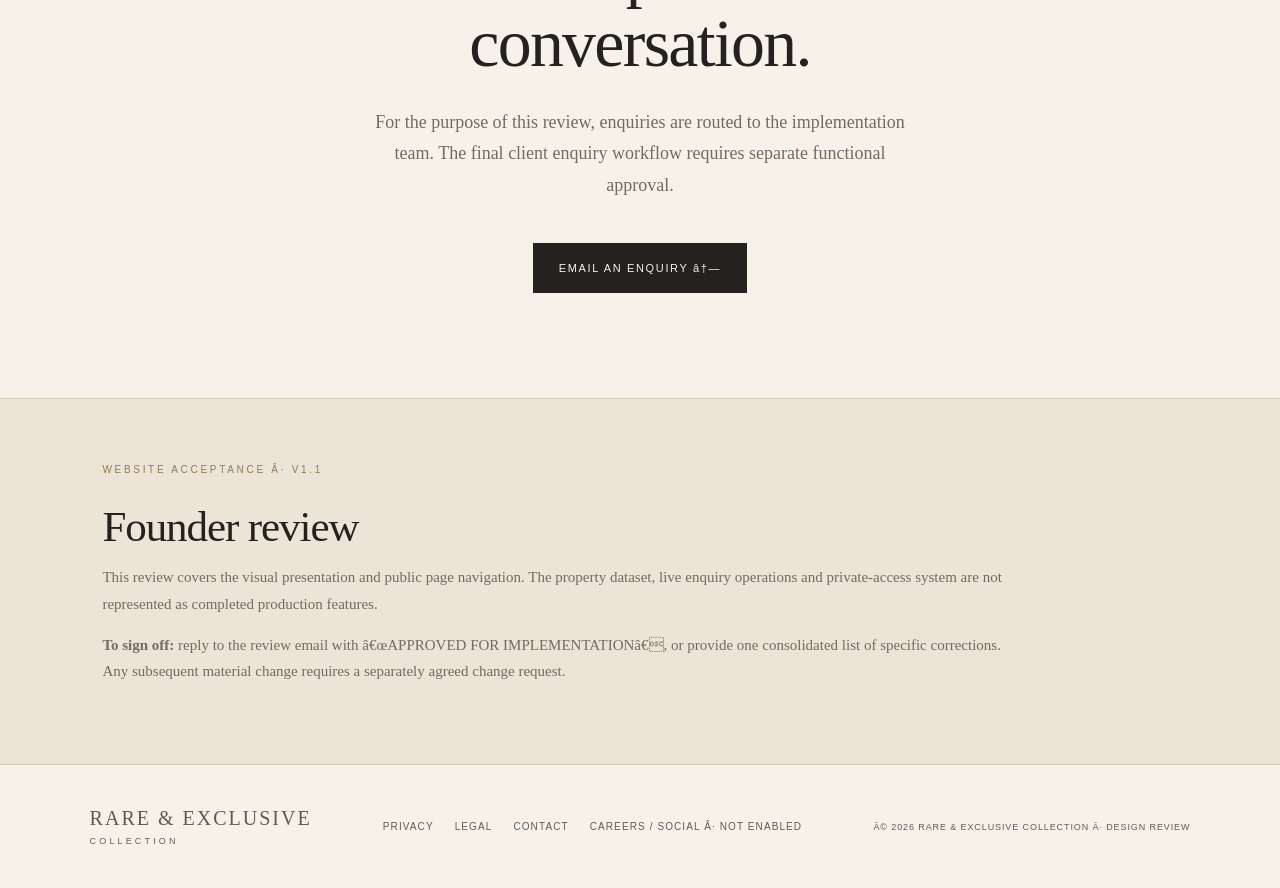
==== commit a8061708: "Replace old homepage monogram with transparent single-gold mark" ====
--- a/index.html
+++ b/index.html
@@ -1,12 +1,12 @@
-<!doctype html><html lang="en"><head><meta charset="utf-8"><meta name="viewport" content="width=device-width, initial-scale=1"><meta name="robots" content="noindex,nofollow,noarchive"><title>Rare & Exclusive Collection | Private Website Review</title><meta name="description" content="Rare & Exclusive Collection. Rare by nature. Exclusive by design."><link rel="stylesheet" href="styles.css"></head><body>
-<div class="review-note">RARE &amp; EXCLUSIVE COLLECTION · FOUNDER WEBSITE REVIEW · VERSION 1.1</div>
-<header class="topbar" id="top"><a class="brand" href="#top"><img src="assets/re-monogram.png" alt=""><span>RARE &amp; EXCLUSIVE<small>COLLECTION</small></span></a><button id="menu" class="menu" aria-controls="nav" aria-expanded="false">MENU <span>☰</span></button><nav id="nav" aria-label="Primary navigation"><a href="#properties">PROPERTIES</a><a href="#developments">DEVELOPMENTS</a><a href="#collection">OUR COLLECTION</a><a href="#about">ABOUT</a><a href="#contact">CONTACT</a><span class="private-pending" aria-label="Private access not available in review version">PRIVATE ACCESS · PENDING</span></nav></header>
-<section class="hero"><div class="hero-overlay"><div class="hero-brand"><img src="assets/re-monogram.png" alt="Rare & Exclusive monogram"><h1>RARE BY NATURE.<br>EXCLUSIVE BY DESIGN.</h1><p>Exceptional properties. Personally curated.</p></div><a class="discover" href="#collection">DISCOVER <span>↓</span></a></div></section>
-<main><section id="collection" class="intro"><div><div class="eyebrow">THE COLLECTION</div><h2>Extraordinary<br>Properties.<br><em>Exclusively Ours.</em></h2></div><div class="intro-side"><p>A discreet collection of the world's most exclusive properties, curated for a select few.</p><a class="editorial-link" href="#properties">EXPLORE OUR COLLECTION ↗</a></div></section>
-<section id="properties" class="property"><div class="property-photo"><img src="assets/PB-14-web.jpg" alt="Ocean-facing residence: illustrative project image"><span>PHOTOGRAPHY FOR DESIGN REVIEW</span></div><div class="property-copy"><div class="eyebrow">01 / PROPERTIES</div><h2>Beyond the<br>ordinary.</h2><p>Explore the visual direction for our curated property collection. Individual property information, availability and approved listing content will be published only after verification.</p><a class="editorial-link" href="#contact">MAKE AN ENQUIRY ↗</a></div></section>
-<section id="developments" class="developments"><div class="eyebrow">02 / DEVELOPMENTS</div><h2>Distinctive places.<br><em>Extraordinary vision.</em></h2><p>A dedicated space for selected developments. Development details and opportunities will be introduced when approved content is available.</p><a class="editorial-link" href="#contact">ENQUIRE ABOUT DEVELOPMENTS ↗</a></section>
-<section id="about" class="promise"><div class="promise-photo"><img src="assets/PB-11-web.jpg" alt="Refined interior architecture"></div><div class="promise-copy"><div class="eyebrow">03 / OUR PROMISE</div><h2>Discretion.<br>Expertise.<br>Results.</h2><p>Total confidentiality. Unrivalled expertise. Extraordinary results for our clients around the world.</p><a class="editorial-link" href="#contact">START A CONVERSATION ↗</a></div></section>
-<section id="contact" class="contact"><div class="eyebrow">04 / CONTACT</div><h2>For a private<br>conversation.</h2><p>For the purpose of this review, enquiries are routed to the implementation team. The final client enquiry workflow requires separate functional approval.</p><a class="contact-link" href="mailto:antonvdberg@corpflowai.com?subject=Rare%20%26%20Exclusive%20Website%20Enquiry">EMAIL AN ENQUIRY ↗</a></section>
-<section class="review" id="signoff"><div class="eyebrow">WEBSITE ACCEPTANCE · V1.1</div><h2>Founder review</h2><p>This review covers the visual presentation and public page navigation. The property dataset, live enquiry operations and private-access system are not represented as completed production features.</p><p><strong>To sign off:</strong> reply to the review email with “APPROVED FOR IMPLEMENTATION”, or provide one consolidated list of specific corrections. Any subsequent material change requires a separately agreed change request.</p></section></main>
-<footer><div class="footer-brand">RARE &amp; EXCLUSIVE <small>COLLECTION</small></div><div><a href="privacy.html">PRIVACY</a><a href="terms.html">LEGAL</a><a href="#contact">CONTACT</a><span>CAREERS / SOCIAL · NOT ENABLED</span></div><small>© 2026 RARE &amp; EXCLUSIVE COLLECTION · DESIGN REVIEW</small></footer>
+﻿<!doctype html><html lang="en"><head><meta charset="utf-8"><meta name="viewport" content="width=device-width, initial-scale=1"><meta name="robots" content="noindex,nofollow,noarchive"><title>Rare & Exclusive Collection | Private Website Review</title><meta name="description" content="Rare & Exclusive Collection. Rare by nature. Exclusive by design."><link rel="stylesheet" href="styles.css"></head><body>
+<div class="review-note">RARE &amp; EXCLUSIVE COLLECTION Â· FOUNDER WEBSITE REVIEW Â· VERSION 1.1</div>
+<header class="topbar" id="top"><a class="brand" href="#top"><img src="assets/re-monogram-gold-clean.png" alt=""><span>RARE &amp; EXCLUSIVE<small>COLLECTION</small></span></a><button id="menu" class="menu" aria-controls="nav" aria-expanded="false">MENU <span>â˜°</span></button><nav id="nav" aria-label="Primary navigation"><a href="#properties">PROPERTIES</a><a href="#developments">DEVELOPMENTS</a><a href="#collection">OUR COLLECTION</a><a href="#about">ABOUT</a><a href="#contact">CONTACT</a><span class="private-pending" aria-label="Private access not available in review version">PRIVATE ACCESS Â· PENDING</span></nav></header>
+<section class="hero"><div class="hero-overlay"><div class="hero-brand"><img src="assets/re-monogram-gold-clean.png" alt="Rare & Exclusive monogram"><h1>RARE BY NATURE.<br>EXCLUSIVE BY DESIGN.</h1><p>Exceptional properties. Personally curated.</p></div><a class="discover" href="#collection">DISCOVER <span>â†“</span></a></div></section>
+<main><section id="collection" class="intro"><div><div class="eyebrow">THE COLLECTION</div><h2>Extraordinary<br>Properties.<br><em>Exclusively Ours.</em></h2></div><div class="intro-side"><p>A discreet collection of the world's most exclusive properties, curated for a select few.</p><a class="editorial-link" href="#properties">EXPLORE OUR COLLECTION â†—</a></div></section>
+<section id="properties" class="property"><div class="property-photo"><img src="assets/PB-14-web.jpg" alt="Ocean-facing residence: illustrative project image"><span>PHOTOGRAPHY FOR DESIGN REVIEW</span></div><div class="property-copy"><div class="eyebrow">01 / PROPERTIES</div><h2>Beyond the<br>ordinary.</h2><p>Explore the visual direction for our curated property collection. Individual property information, availability and approved listing content will be published only after verification.</p><a class="editorial-link" href="#contact">MAKE AN ENQUIRY â†—</a></div></section>
+<section id="developments" class="developments"><div class="eyebrow">02 / DEVELOPMENTS</div><h2>Distinctive places.<br><em>Extraordinary vision.</em></h2><p>A dedicated space for selected developments. Development details and opportunities will be introduced when approved content is available.</p><a class="editorial-link" href="#contact">ENQUIRE ABOUT DEVELOPMENTS â†—</a></section>
+<section id="about" class="promise"><div class="promise-photo"><img src="assets/PB-11-web.jpg" alt="Refined interior architecture"></div><div class="promise-copy"><div class="eyebrow">03 / OUR PROMISE</div><h2>Discretion.<br>Expertise.<br>Results.</h2><p>Total confidentiality. Unrivalled expertise. Extraordinary results for our clients around the world.</p><a class="editorial-link" href="#contact">START A CONVERSATION â†—</a></div></section>
+<section id="contact" class="contact"><div class="eyebrow">04 / CONTACT</div><h2>For a private<br>conversation.</h2><p>For the purpose of this review, enquiries are routed to the implementation team. The final client enquiry workflow requires separate functional approval.</p><a class="contact-link" href="mailto:antonvdberg@corpflowai.com?subject=Rare%20%26%20Exclusive%20Website%20Enquiry">EMAIL AN ENQUIRY â†—</a></section>
+<section class="review" id="signoff"><div class="eyebrow">WEBSITE ACCEPTANCE Â· V1.1</div><h2>Founder review</h2><p>This review covers the visual presentation and public page navigation. The property dataset, live enquiry operations and private-access system are not represented as completed production features.</p><p><strong>To sign off:</strong> reply to the review email with â€œAPPROVED FOR IMPLEMENTATIONâ€, or provide one consolidated list of specific corrections. Any subsequent material change requires a separately agreed change request.</p></section></main>
+<footer><div class="footer-brand">RARE &amp; EXCLUSIVE <small>COLLECTION</small></div><div><a href="privacy.html">PRIVACY</a><a href="terms.html">LEGAL</a><a href="#contact">CONTACT</a><span>CAREERS / SOCIAL Â· NOT ENABLED</span></div><small>Â© 2026 RARE &amp; EXCLUSIVE COLLECTION Â· DESIGN REVIEW</small></footer>
 <script>const m=document.querySelector('#menu'),n=document.querySelector('#nav');m.addEventListener('click',()=>{const o=m.getAttribute('aria-expanded')==='true';m.setAttribute('aria-expanded',String(!o));n.classList.toggle('open',!o)});n.querySelectorAll('a').forEach(a=>a.addEventListener('click',()=>{n.classList.remove('open');m.setAttribute('aria-expanded','false')}));</script></body></html>
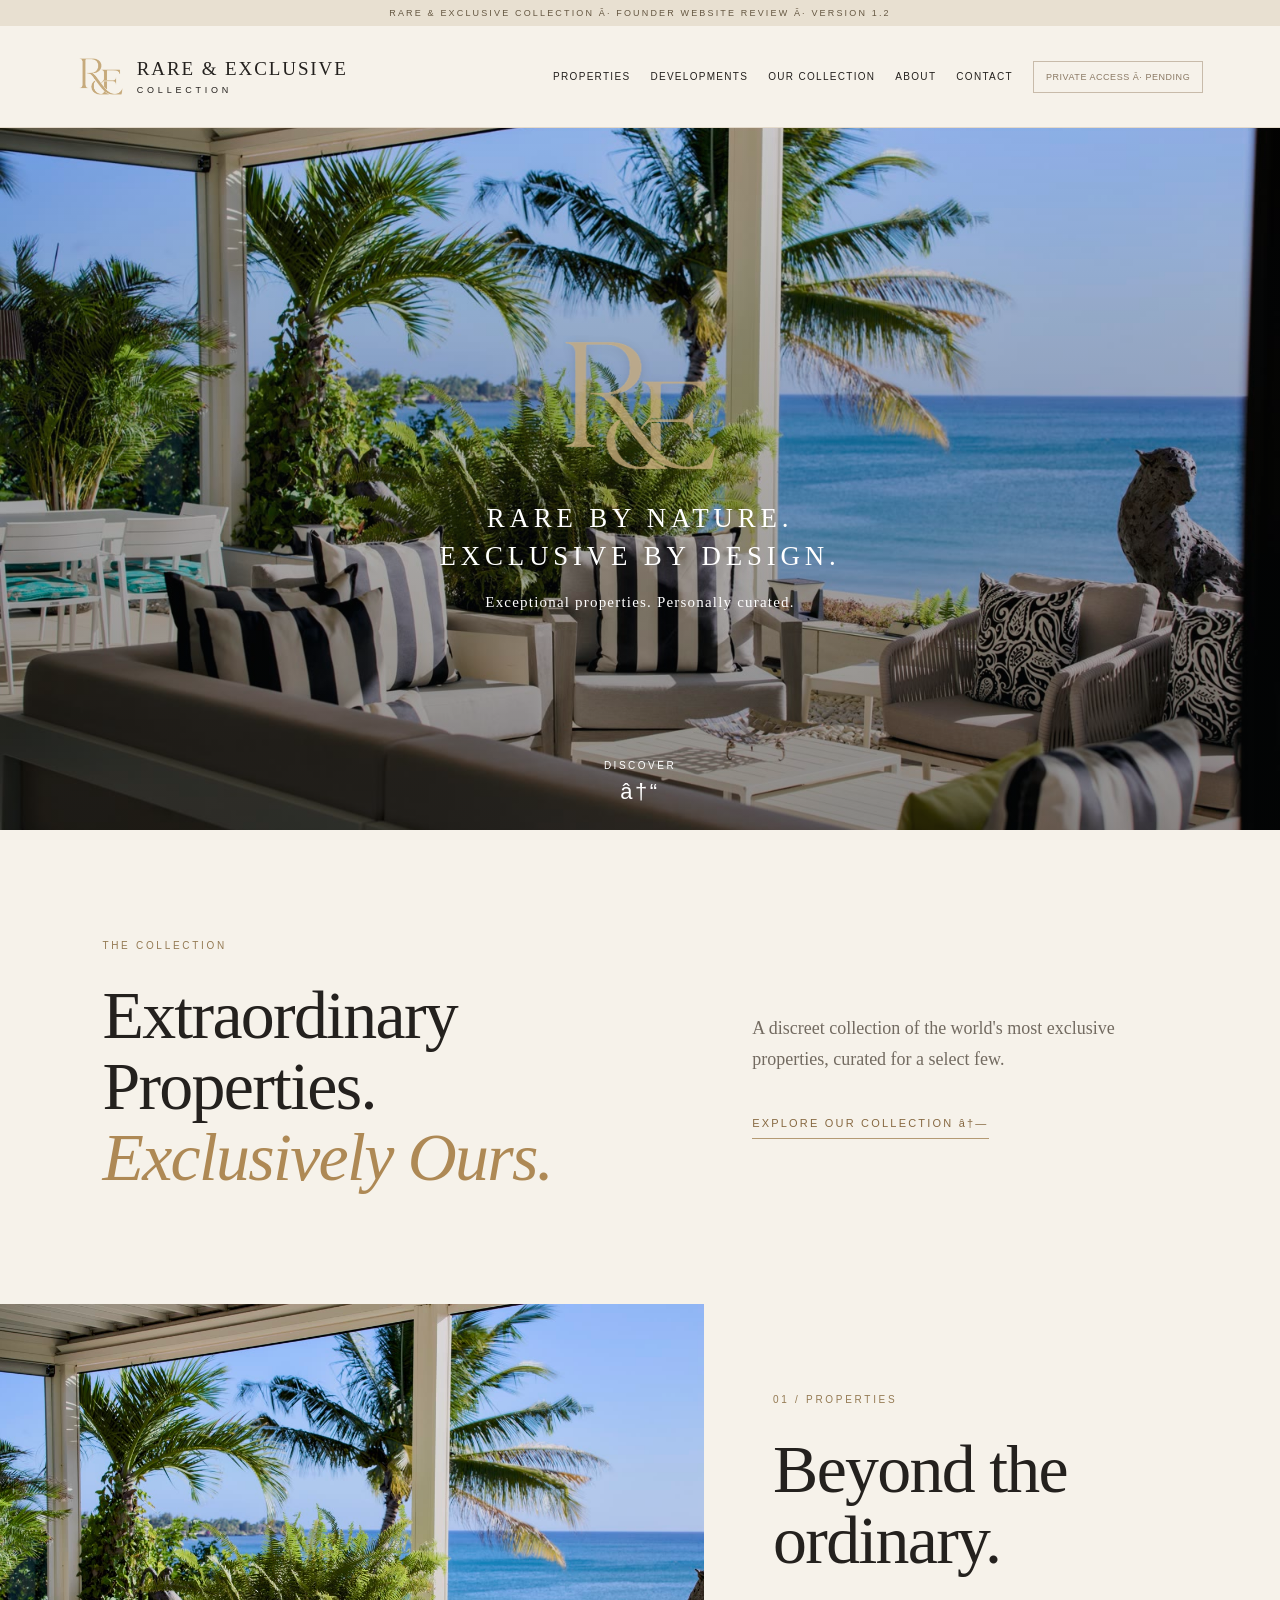
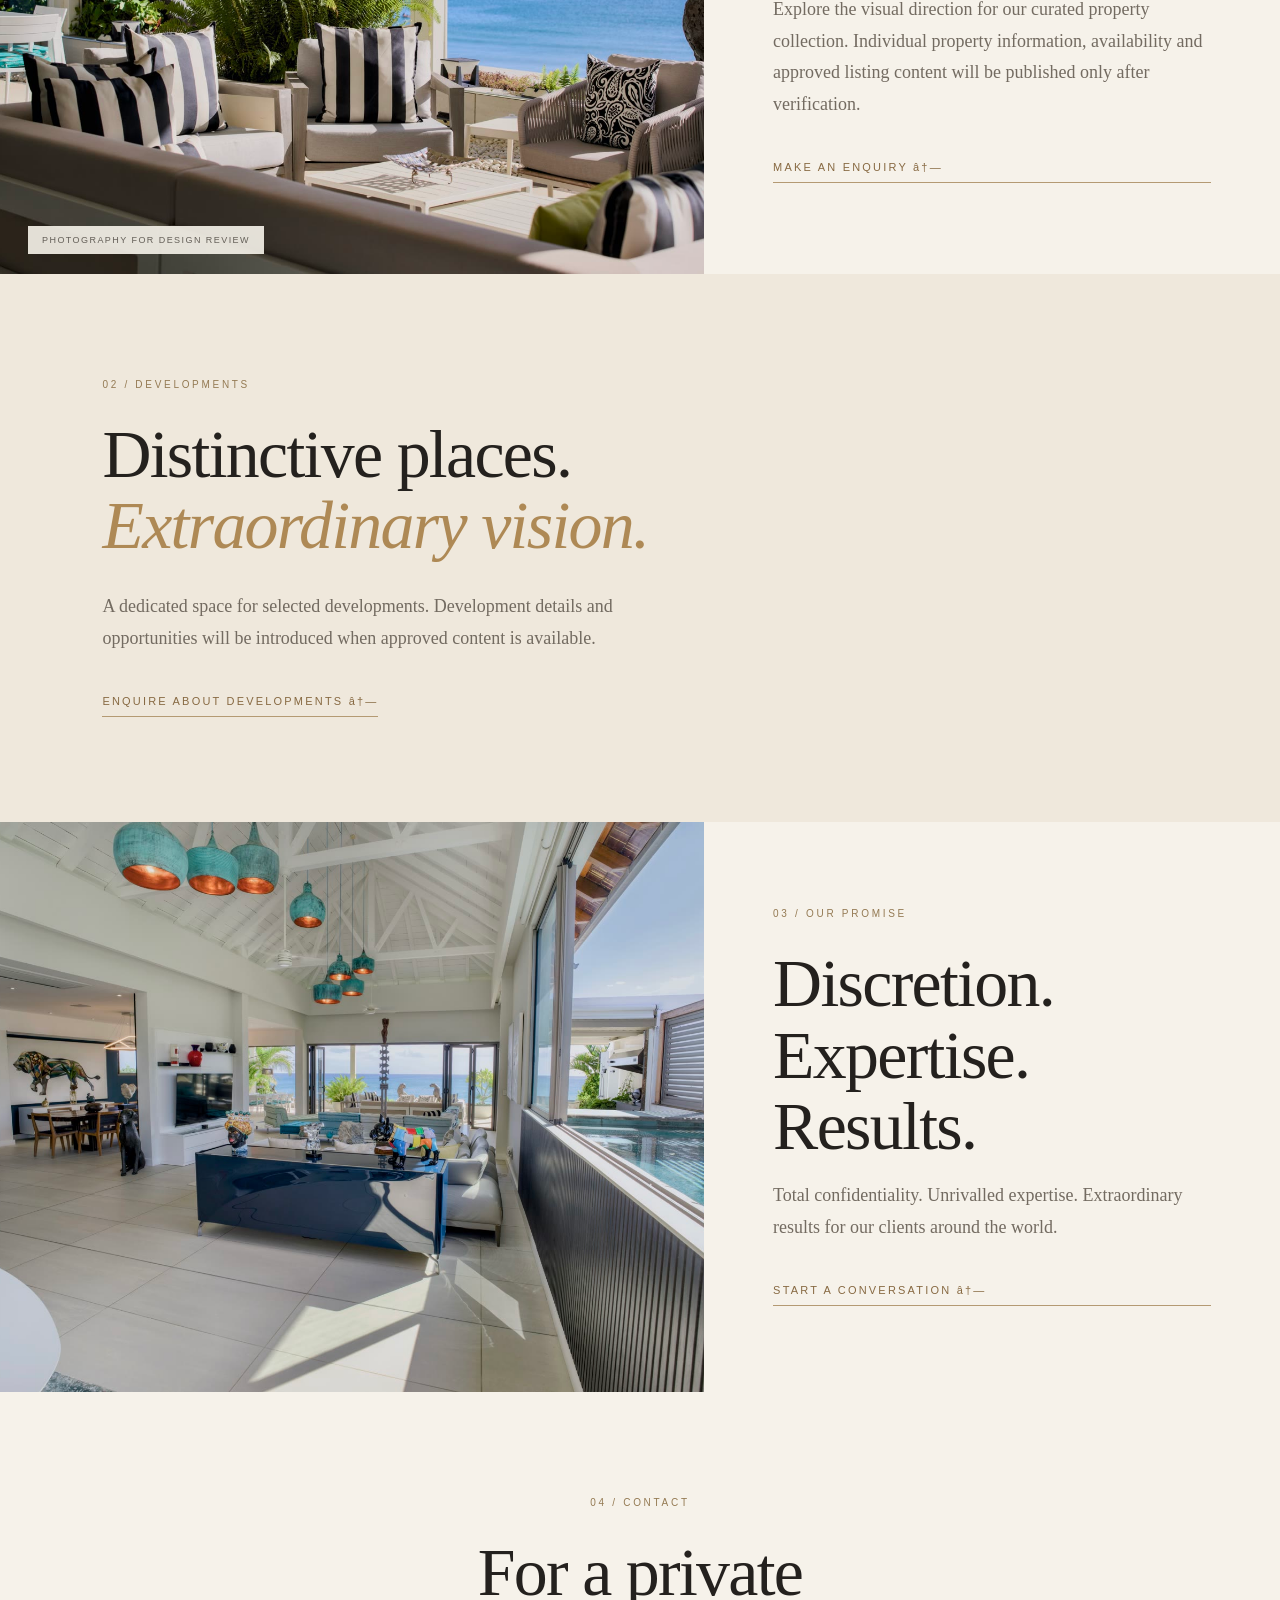
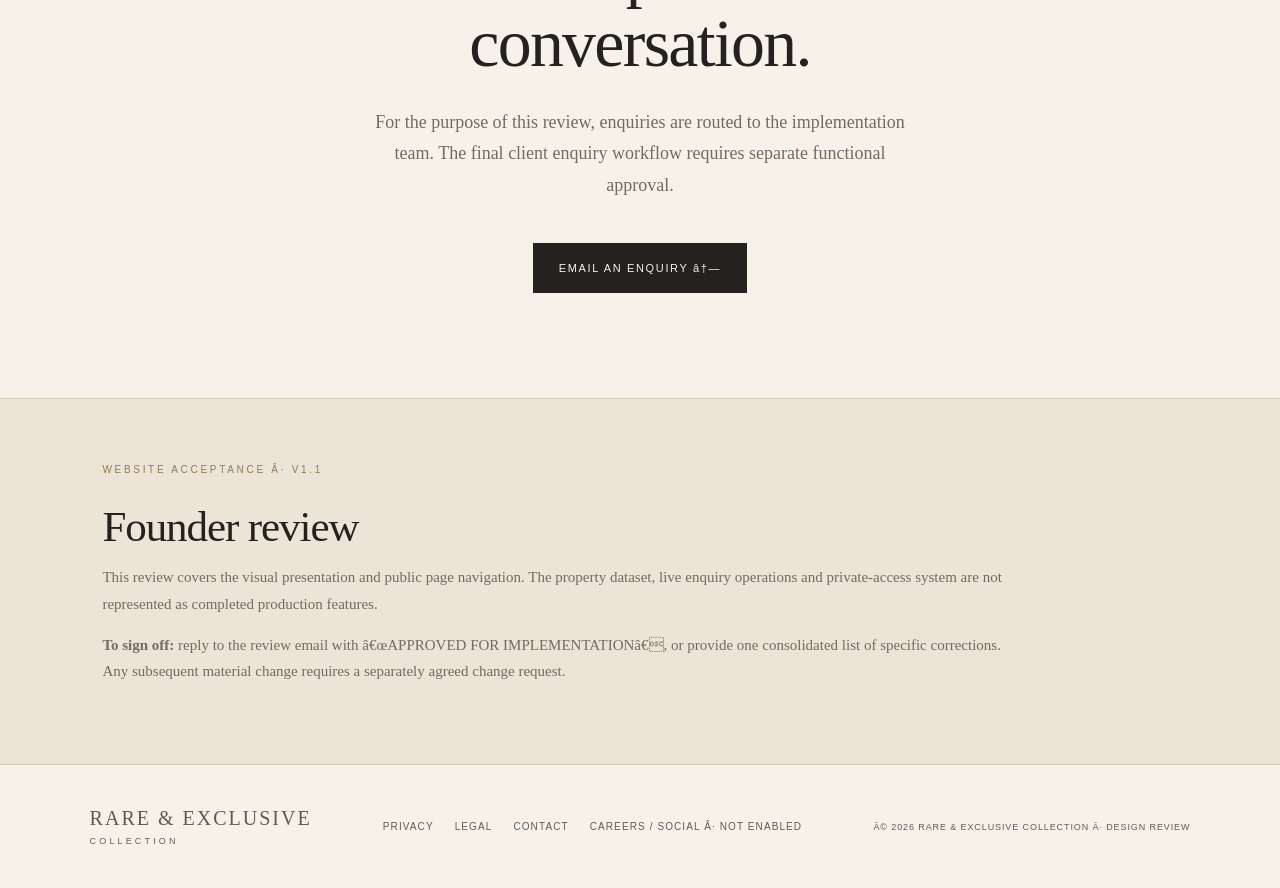
==== commit 637e6361: "Apply Jan 40 percent smaller hero logo and softened quiet-luxury treatment" ====
--- a/index.html
+++ b/index.html
@@ -1,5 +1,5 @@
 ﻿<!doctype html><html lang="en"><head><meta charset="utf-8"><meta name="viewport" content="width=device-width, initial-scale=1"><meta name="robots" content="noindex,nofollow,noarchive"><title>Rare & Exclusive Collection | Private Website Review</title><meta name="description" content="Rare & Exclusive Collection. Rare by nature. Exclusive by design."><link rel="stylesheet" href="styles.css"></head><body>
-<div class="review-note">RARE &amp; EXCLUSIVE COLLECTION Â· FOUNDER WEBSITE REVIEW Â· VERSION 1.1</div>
+<div class="review-note">RARE &amp; EXCLUSIVE COLLECTION Â· FOUNDER WEBSITE REVIEW Â· VERSION 1.2</div>
 <header class="topbar" id="top"><a class="brand" href="#top"><img src="assets/re-monogram-gold-clean.png" alt=""><span>RARE &amp; EXCLUSIVE<small>COLLECTION</small></span></a><button id="menu" class="menu" aria-controls="nav" aria-expanded="false">MENU <span>â˜°</span></button><nav id="nav" aria-label="Primary navigation"><a href="#properties">PROPERTIES</a><a href="#developments">DEVELOPMENTS</a><a href="#collection">OUR COLLECTION</a><a href="#about">ABOUT</a><a href="#contact">CONTACT</a><span class="private-pending" aria-label="Private access not available in review version">PRIVATE ACCESS Â· PENDING</span></nav></header>
 <section class="hero"><div class="hero-overlay"><div class="hero-brand"><img src="assets/re-monogram-gold-clean.png" alt="Rare & Exclusive monogram"><h1>RARE BY NATURE.<br>EXCLUSIVE BY DESIGN.</h1><p>Exceptional properties. Personally curated.</p></div><a class="discover" href="#collection">DISCOVER <span>â†“</span></a></div></section>
 <main><section id="collection" class="intro"><div><div class="eyebrow">THE COLLECTION</div><h2>Extraordinary<br>Properties.<br><em>Exclusively Ours.</em></h2></div><div class="intro-side"><p>A discreet collection of the world's most exclusive properties, curated for a select few.</p><a class="editorial-link" href="#properties">EXPLORE OUR COLLECTION â†—</a></div></section>
--- a/styles.css
+++ b/styles.css
@@ -1 +1,4 @@
-:root{--ivory:#F6F2EA;--graphite:#24211E;--gold:#C6AA7C;--muted:#736b61}*{box-sizing:border-box}html{scroll-behavior:smooth}body{margin:0;color:var(--graphite);background:var(--ivory);font-family:Arial,Helvetica,sans-serif}a{color:inherit}.review-note{height:26px;background:#e8e0d1;display:flex;align-items:center;justify-content:center;font-size:9px;letter-spacing:.24em;color:#655742}.topbar{position:relative;z-index:5;display:flex;align-items:center;justify-content:space-between;padding:23px 6%;background:var(--ivory);gap:20px;border-bottom:1px solid #e4dacb}.brand{display:flex;align-items:center;gap:12px;text-decoration:none}.brand img{width:48px;height:55px;object-fit:contain}.brand span{font:19px Georgia,serif;letter-spacing:.1em}.brand small{display:block;letter-spacing:.42em;font:9px Arial,sans-serif;margin-top:5px}nav{display:flex;gap:20px;align-items:center}nav a{font-size:10px;letter-spacing:.13em;text-decoration:none}nav a:hover,.editorial-link:hover{color:#9a7c4d}.private-pending{font-size:9px;color:#8b7a65;border:1px solid #c8bbaa;padding:10px 12px;letter-spacing:.06em}.menu{display:none}.hero{height:78svh;min-height:600px;background:#4b5456 url('assets/PB-14-web.jpg') center/cover no-repeat}.hero-overlay{height:100%;width:100%;background:linear-gradient(to bottom,rgba(8,17,19,.16),rgba(6,10,11,.55));position:relative;display:flex;align-items:center;justify-content:center}.hero-brand{text-align:center;color:#fff}.hero-brand img{width:clamp(170px,22vw,280px);height:clamp(160px,19vw,250px);object-fit:contain;filter:drop-shadow(0 3px 14px rgba(0,0,0,.36))}.hero h1{font:400 clamp(21px,2.1vw,33px)/1.4 Georgia,serif;letter-spacing:.18em;margin:18px 0}.hero p{font:15px Georgia,serif;letter-spacing:.08em}.discover{position:absolute;bottom:25px;color:white;text-decoration:none;font-size:10px;letter-spacing:.25em;text-align:center}.discover span{display:block;margin-top:8px;font-size:22px}.eyebrow{font:10px Arial,sans-serif;color:#947a53;letter-spacing:.27em;margin-bottom:29px}h2{font:400 clamp(46px,5.3vw,78px)/1.05 Georgia,'Times New Roman',serif;letter-spacing:-.025em;margin:0}h2 em{font-weight:400;color:#ae8955}.intro{padding:110px 8%;display:grid;grid-template-columns:1.3fr 1fr;gap:9%;align-items:center}.intro-side p,.property p,.developments p,.promise p,.contact p,.review p{font:18px/1.75 Georgia,serif;color:var(--muted);max-width:550px}.editorial-link{display:inline-block;margin-top:23px;text-decoration:none;font-size:11px;letter-spacing:.2em;color:#876942;border-bottom:1px solid #b49a73;padding-bottom:9px}.property,.promise{display:grid;grid-template-columns:55% 45%;min-height:570px}.property-photo,.promise-photo{position:relative;min-height:570px}.property-photo img,.promise-photo img{height:100%;width:100%;position:absolute;object-fit:cover}.property-photo span{position:absolute;left:28px;bottom:20px;background:#f6f2eae8;color:#645f58;letter-spacing:.16em;font-size:9px;padding:9px 14px}.property-copy,.promise-copy{display:flex;flex-direction:column;justify-content:center;padding:75px 12%}.developments{padding:105px 8%;background:#efe8dc}.developments p{margin-top:30px}.contact{text-align:center;padding:105px 8%}.contact p{margin:27px auto}.contact-link{background:var(--graphite);color:var(--ivory);padding:19px 26px;display:inline-block;text-decoration:none;letter-spacing:.15em;font-size:11px;margin-top:15px}.review{padding:65px 8%;background:#ece4d6;border-top:1px solid #d9ccbb}.review h2{font-size:43px}.review p{font-size:15px;max-width:900px}footer{padding:42px 7%;display:flex;align-items:center;justify-content:space-between;gap:24px;flex-wrap:wrap;border-top:1px solid #d6c9b8;color:#625a51}footer div:nth-child(2){display:flex;flex-wrap:wrap;gap:21px;font-size:10px;letter-spacing:.11em}footer a{text-decoration:none}.footer-brand{font:20px Georgia,serif;letter-spacing:.1em}.footer-brand small{display:block;letter-spacing:.35em;font:9px Arial,sans-serif;margin-top:6px}footer>small{font-size:9px;letter-spacing:.1em}@media(max-width:1100px){nav{gap:11px}.topbar{padding:23px 4%}.brand span{font-size:15px}}@media(max-width:850px){.topbar{flex-wrap:wrap}.menu{display:block;margin-left:auto;background:transparent;border:1px solid #bbac95;padding:12px;font-size:11px;letter-spacing:.15em}nav{display:none;width:100%;flex-direction:column;align-items:stretch;gap:0}nav.open{display:flex}nav a,nav span{padding:14px;border-top:1px solid #d9cdbc}.hero{height:68svh;min-height:500px}.intro,.property,.promise{grid-template-columns:1fr}.intro{padding:75px 7%;gap:25px}.property-photo,.promise-photo{min-height:350px}.property-copy,.promise-copy{padding:70px 7%}.developments,.contact{padding:80px 7%}.review{padding:65px 7%}}@media(prefers-reduced-motion:reduce){html{scroll-behavior:auto}}+:root{--ivory:#F6F2EA;--graphite:#24211E;--gold:#C6AA7C;--muted:#736b61}*{box-sizing:border-box}html{scroll-behavior:smooth}body{margin:0;color:var(--graphite);background:var(--ivory);font-family:Arial,Helvetica,sans-serif}a{color:inherit}.review-note{height:26px;background:#e8e0d1;display:flex;align-items:center;justify-content:center;font-size:9px;letter-spacing:.24em;color:#655742}.topbar{position:relative;z-index:5;display:flex;align-items:center;justify-content:space-between;padding:23px 6%;background:var(--ivory);gap:20px;border-bottom:1px solid #e4dacb}.brand{display:flex;align-items:center;gap:12px;text-decoration:none}.brand img{width:48px;height:55px;object-fit:contain}.brand span{font:19px Georgia,serif;letter-spacing:.1em}.brand small{display:block;letter-spacing:.42em;font:9px Arial,sans-serif;margin-top:5px}nav{display:flex;gap:20px;align-items:center}nav a{font-size:10px;letter-spacing:.13em;text-decoration:none}nav a:hover,.editorial-link:hover{color:#9a7c4d}.private-pending{font-size:9px;color:#8b7a65;border:1px solid #c8bbaa;padding:10px 12px;letter-spacing:.06em}.menu{display:none}.hero{height:78svh;min-height:600px;background:#4b5456 url('assets/PB-14-web.jpg') center/cover no-repeat}.hero-overlay{height:100%;width:100%;background:linear-gradient(to bottom,rgba(8,17,19,.16),rgba(6,10,11,.55));position:relative;display:flex;align-items:center;justify-content:center}.hero-brand{text-align:center;color:#fff}.hero-brand img{width:clamp(170px,22vw,280px);height:clamp(160px,19vw,250px);object-fit:contain;filter:drop-shadow(0 3px 14px rgba(0,0,0,.36))}.hero h1{font:400 clamp(21px,2.1vw,33px)/1.4 Georgia,serif;letter-spacing:.18em;margin:18px 0}.hero p{font:15px Georgia,serif;letter-spacing:.08em}.discover{position:absolute;bottom:25px;color:white;text-decoration:none;font-size:10px;letter-spacing:.25em;text-align:center}.discover span{display:block;margin-top:8px;font-size:22px}.eyebrow{font:10px Arial,sans-serif;color:#947a53;letter-spacing:.27em;margin-bottom:29px}h2{font:400 clamp(46px,5.3vw,78px)/1.05 Georgia,'Times New Roman',serif;letter-spacing:-.025em;margin:0}h2 em{font-weight:400;color:#ae8955}.intro{padding:110px 8%;display:grid;grid-template-columns:1.3fr 1fr;gap:9%;align-items:center}.intro-side p,.property p,.developments p,.promise p,.contact p,.review p{font:18px/1.75 Georgia,serif;color:var(--muted);max-width:550px}.editorial-link{display:inline-block;margin-top:23px;text-decoration:none;font-size:11px;letter-spacing:.2em;color:#876942;border-bottom:1px solid #b49a73;padding-bottom:9px}.property,.promise{display:grid;grid-template-columns:55% 45%;min-height:570px}.property-photo,.promise-photo{position:relative;min-height:570px}.property-photo img,.promise-photo img{height:100%;width:100%;position:absolute;object-fit:cover}.property-photo span{position:absolute;left:28px;bottom:20px;background:#f6f2eae8;color:#645f58;letter-spacing:.16em;font-size:9px;padding:9px 14px}.property-copy,.promise-copy{display:flex;flex-direction:column;justify-content:center;padding:75px 12%}.developments{padding:105px 8%;background:#efe8dc}.developments p{margin-top:30px}.contact{text-align:center;padding:105px 8%}.contact p{margin:27px auto}.contact-link{background:var(--graphite);color:var(--ivory);padding:19px 26px;display:inline-block;text-decoration:none;letter-spacing:.15em;font-size:11px;margin-top:15px}.review{padding:65px 8%;background:#ece4d6;border-top:1px solid #d9ccbb}.review h2{font-size:43px}.review p{font-size:15px;max-width:900px}footer{padding:42px 7%;display:flex;align-items:center;justify-content:space-between;gap:24px;flex-wrap:wrap;border-top:1px solid #d6c9b8;color:#625a51}footer div:nth-child(2){display:flex;flex-wrap:wrap;gap:21px;font-size:10px;letter-spacing:.11em}footer a{text-decoration:none}.footer-brand{font:20px Georgia,serif;letter-spacing:.1em}.footer-brand small{display:block;letter-spacing:.35em;font:9px Arial,sans-serif;margin-top:6px}footer>small{font-size:9px;letter-spacing:.1em}@media(max-width:1100px){nav{gap:11px}.topbar{padding:23px 4%}.brand span{font-size:15px}}@media(max-width:850px){.topbar{flex-wrap:wrap}.menu{display:block;margin-left:auto;background:transparent;border:1px solid #bbac95;padding:12px;font-size:11px;letter-spacing:.15em}nav{display:none;width:100%;flex-direction:column;align-items:stretch;gap:0}nav.open{display:flex}nav a,nav span{padding:14px;border-top:1px solid #d9cdbc}.hero{height:68svh;min-height:500px}.intro,.property,.promise{grid-template-columns:1fr}.intro{padding:75px 7%;gap:25px}.property-photo,.promise-photo{min-height:350px}.property-copy,.promise-copy{padding:70px 7%}.developments,.contact{padding:80px 7%}.review{padding:65px 7%}}@media(prefers-reduced-motion:reduce){html{scroll-behavior:auto}}
+/* Founder-directed visual freeze candidate v1.2: exactly 40% reduction from hero monogram sizing in v1.1. */
+.hero-brand img{width:clamp(102px,13.2vw,168px);height:clamp(96px,11.4vw,150px);opacity:.79;filter:drop-shadow(0 2px 6px rgba(0,0,0,.15))}
+.hero-overlay{background:linear-gradient(to bottom,rgba(8,17,19,.08),rgba(6,10,11,.37))}
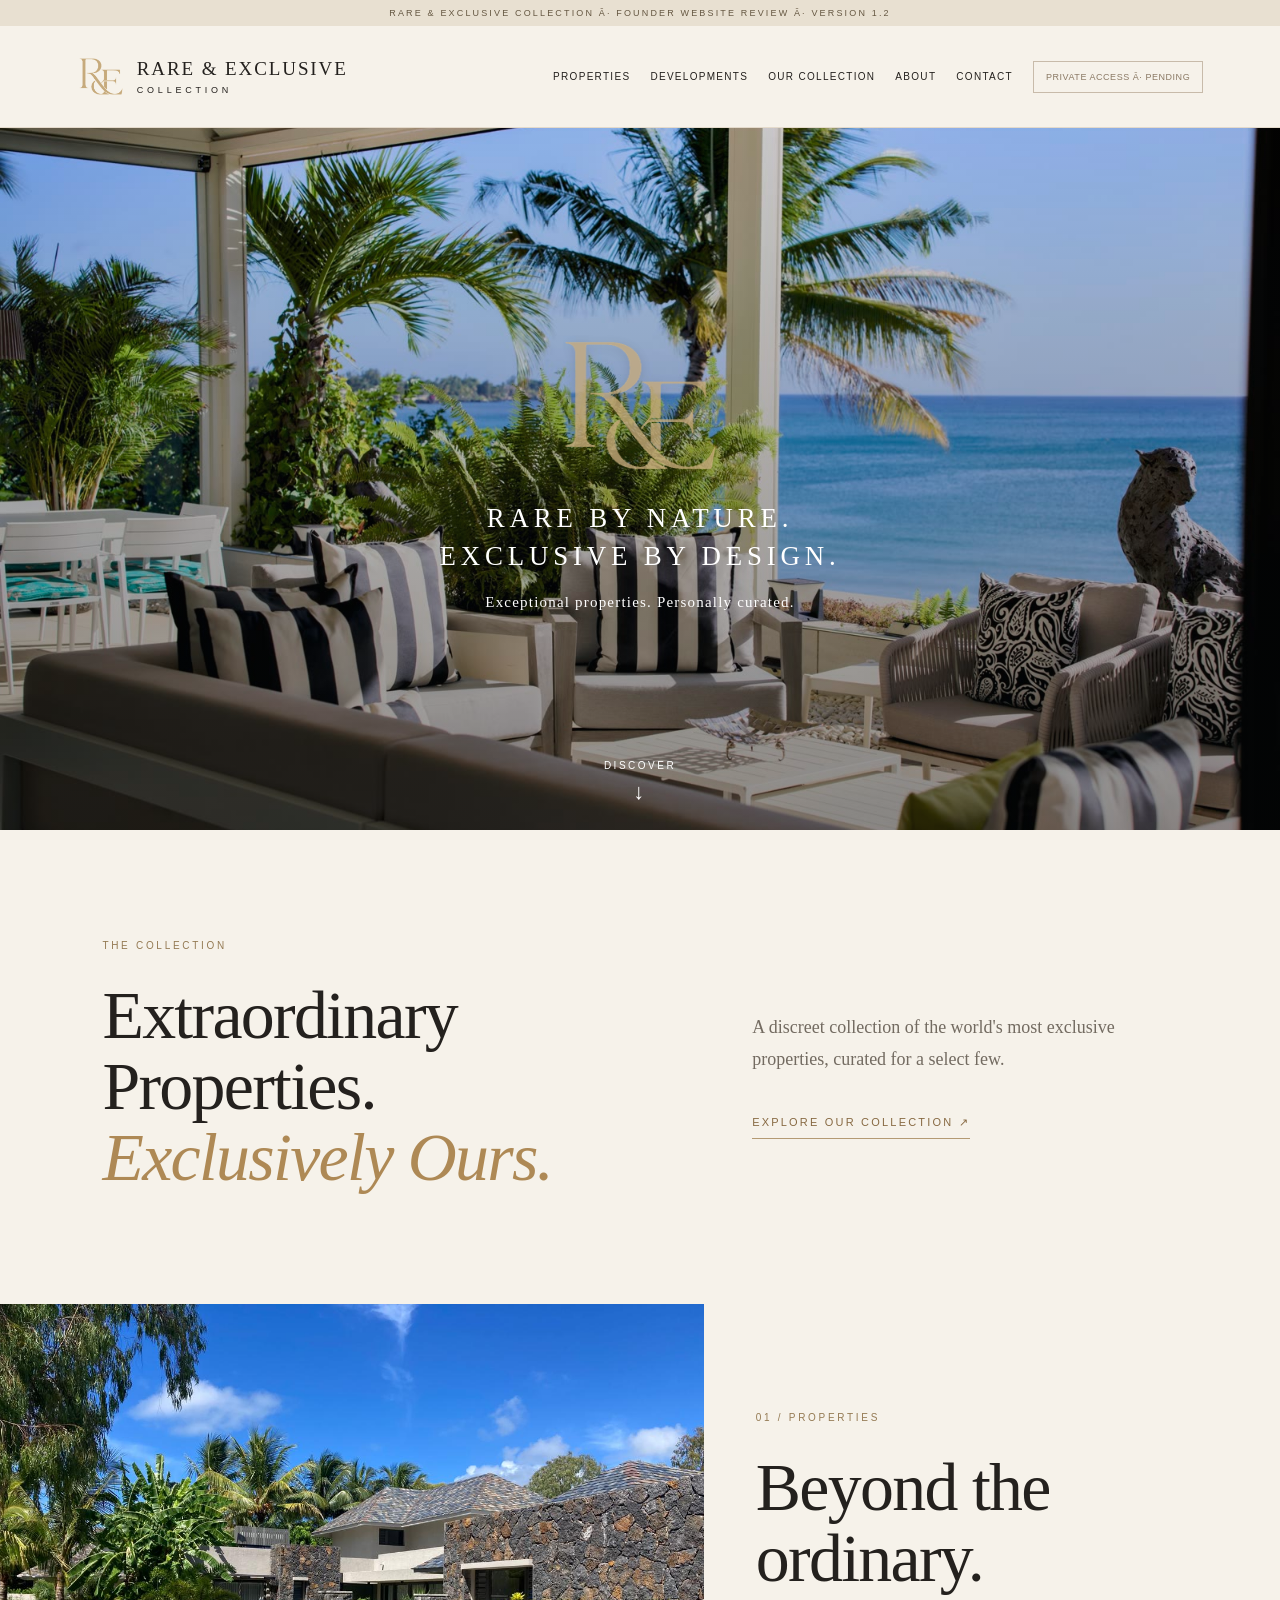
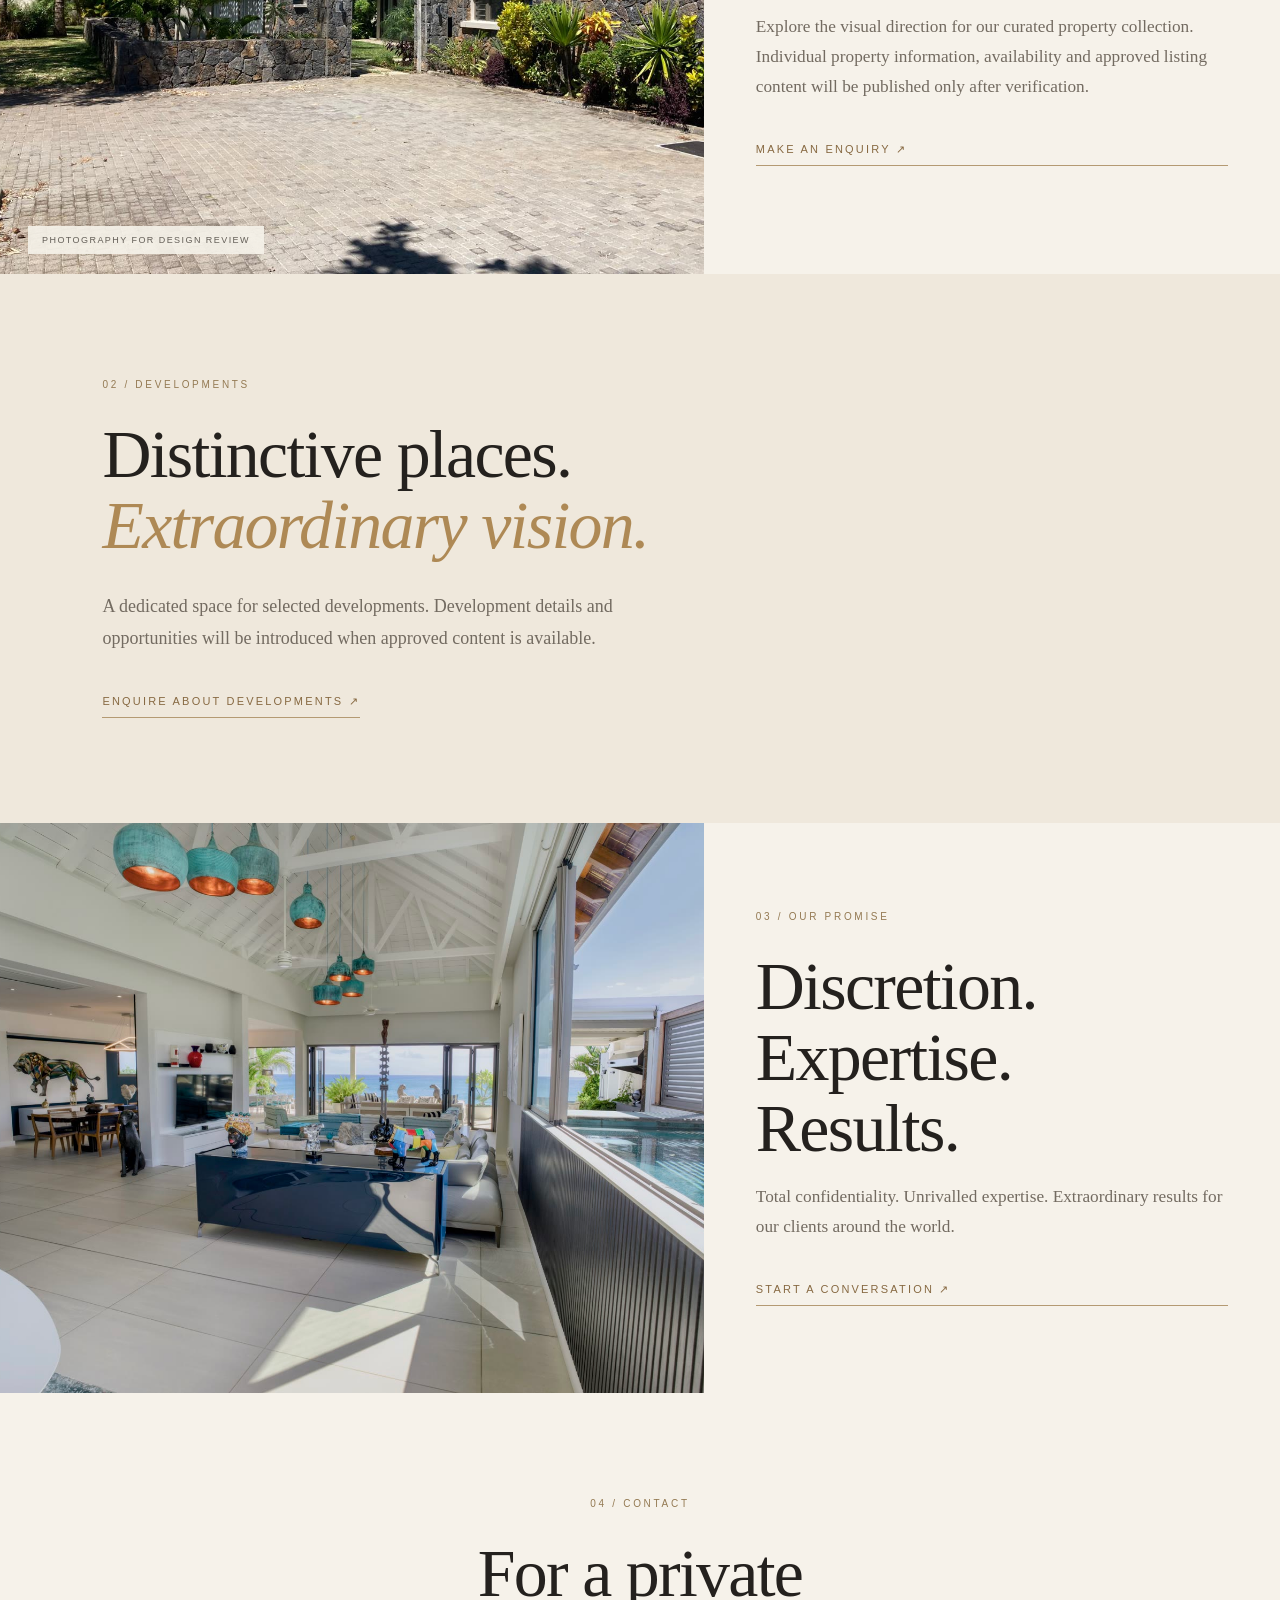
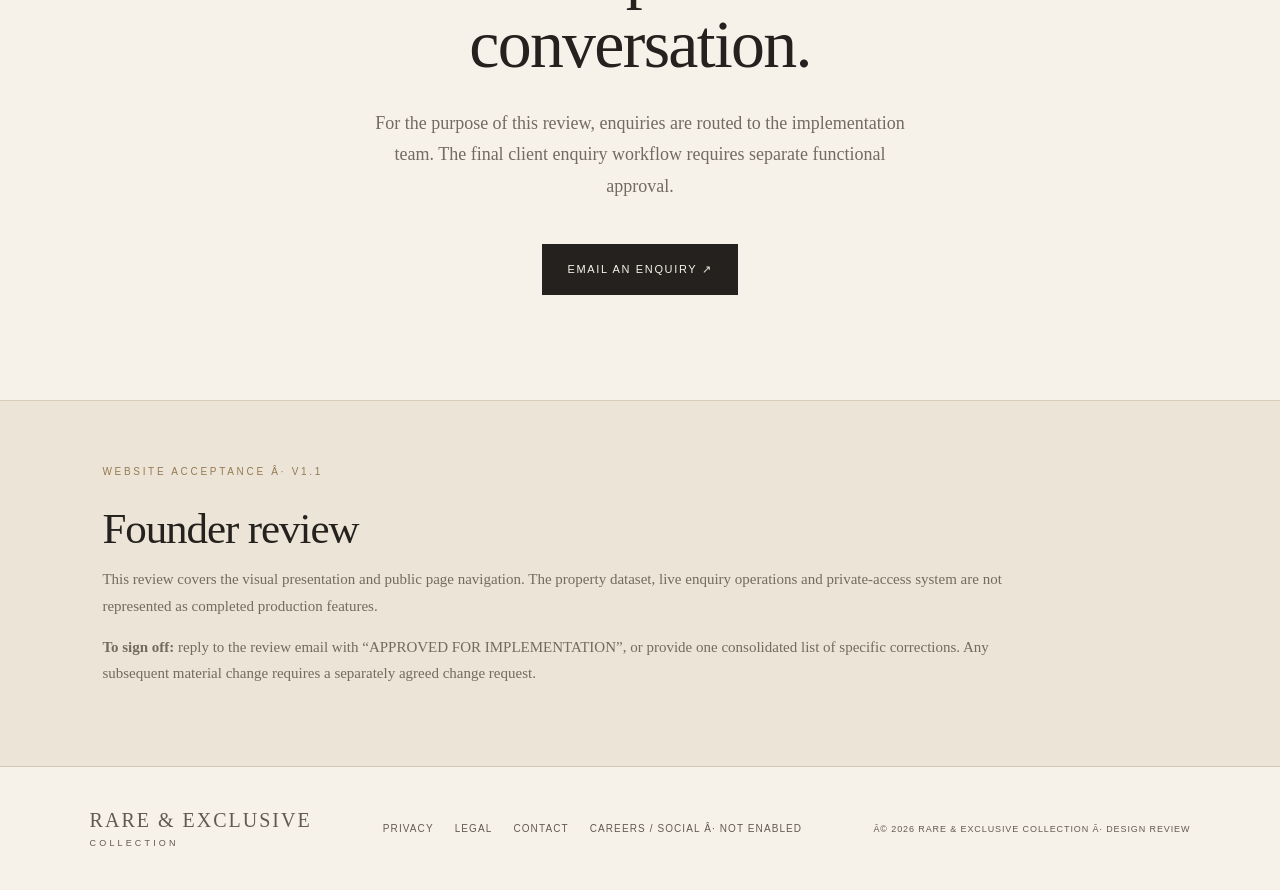
==== commit 6ba1f481: "Correct website encoding and duplicate imagery" ====
--- a/index.html
+++ b/index.html
@@ -1,12 +1,12 @@
-﻿<!doctype html><html lang="en"><head><meta charset="utf-8"><meta name="viewport" content="width=device-width, initial-scale=1"><meta name="robots" content="noindex,nofollow,noarchive"><title>Rare & Exclusive Collection | Private Website Review</title><meta name="description" content="Rare & Exclusive Collection. Rare by nature. Exclusive by design."><link rel="stylesheet" href="styles.css"></head><body>
+<!doctype html><html lang="en"><head><meta charset="utf-8"><meta name="viewport" content="width=device-width, initial-scale=1"><meta name="robots" content="noindex,nofollow,noarchive"><title>Rare & Exclusive Collection | Private Website Review</title><meta name="description" content="Rare & Exclusive Collection. Rare by nature. Exclusive by design."><link rel="stylesheet" href="styles.css"></head><body>
 <div class="review-note">RARE &amp; EXCLUSIVE COLLECTION Â· FOUNDER WEBSITE REVIEW Â· VERSION 1.2</div>
 <header class="topbar" id="top"><a class="brand" href="#top"><img src="assets/re-monogram-gold-clean.png" alt=""><span>RARE &amp; EXCLUSIVE<small>COLLECTION</small></span></a><button id="menu" class="menu" aria-controls="nav" aria-expanded="false">MENU <span>â˜°</span></button><nav id="nav" aria-label="Primary navigation"><a href="#properties">PROPERTIES</a><a href="#developments">DEVELOPMENTS</a><a href="#collection">OUR COLLECTION</a><a href="#about">ABOUT</a><a href="#contact">CONTACT</a><span class="private-pending" aria-label="Private access not available in review version">PRIVATE ACCESS Â· PENDING</span></nav></header>
-<section class="hero"><div class="hero-overlay"><div class="hero-brand"><img src="assets/re-monogram-gold-clean.png" alt="Rare & Exclusive monogram"><h1>RARE BY NATURE.<br>EXCLUSIVE BY DESIGN.</h1><p>Exceptional properties. Personally curated.</p></div><a class="discover" href="#collection">DISCOVER <span>â†“</span></a></div></section>
-<main><section id="collection" class="intro"><div><div class="eyebrow">THE COLLECTION</div><h2>Extraordinary<br>Properties.<br><em>Exclusively Ours.</em></h2></div><div class="intro-side"><p>A discreet collection of the world's most exclusive properties, curated for a select few.</p><a class="editorial-link" href="#properties">EXPLORE OUR COLLECTION â†—</a></div></section>
-<section id="properties" class="property"><div class="property-photo"><img src="assets/PB-14-web.jpg" alt="Ocean-facing residence: illustrative project image"><span>PHOTOGRAPHY FOR DESIGN REVIEW</span></div><div class="property-copy"><div class="eyebrow">01 / PROPERTIES</div><h2>Beyond the<br>ordinary.</h2><p>Explore the visual direction for our curated property collection. Individual property information, availability and approved listing content will be published only after verification.</p><a class="editorial-link" href="#contact">MAKE AN ENQUIRY â†—</a></div></section>
-<section id="developments" class="developments"><div class="eyebrow">02 / DEVELOPMENTS</div><h2>Distinctive places.<br><em>Extraordinary vision.</em></h2><p>A dedicated space for selected developments. Development details and opportunities will be introduced when approved content is available.</p><a class="editorial-link" href="#contact">ENQUIRE ABOUT DEVELOPMENTS â†—</a></section>
-<section id="about" class="promise"><div class="promise-photo"><img src="assets/PB-11-web.jpg" alt="Refined interior architecture"></div><div class="promise-copy"><div class="eyebrow">03 / OUR PROMISE</div><h2>Discretion.<br>Expertise.<br>Results.</h2><p>Total confidentiality. Unrivalled expertise. Extraordinary results for our clients around the world.</p><a class="editorial-link" href="#contact">START A CONVERSATION â†—</a></div></section>
-<section id="contact" class="contact"><div class="eyebrow">04 / CONTACT</div><h2>For a private<br>conversation.</h2><p>For the purpose of this review, enquiries are routed to the implementation team. The final client enquiry workflow requires separate functional approval.</p><a class="contact-link" href="mailto:antonvdberg@corpflowai.com?subject=Rare%20%26%20Exclusive%20Website%20Enquiry">EMAIL AN ENQUIRY â†—</a></section>
-<section class="review" id="signoff"><div class="eyebrow">WEBSITE ACCEPTANCE Â· V1.1</div><h2>Founder review</h2><p>This review covers the visual presentation and public page navigation. The property dataset, live enquiry operations and private-access system are not represented as completed production features.</p><p><strong>To sign off:</strong> reply to the review email with â€œAPPROVED FOR IMPLEMENTATIONâ€, or provide one consolidated list of specific corrections. Any subsequent material change requires a separately agreed change request.</p></section></main>
+<section class="hero"><div class="hero-overlay"><div class="hero-brand"><img src="assets/re-monogram-gold-clean.png" alt="Rare & Exclusive monogram"><h1>RARE BY NATURE.<br>EXCLUSIVE BY DESIGN.</h1><p>Exceptional properties. Personally curated.</p></div><a class="discover" href="#collection">DISCOVER <span>&darr;</span></a></div></section>
+<main><section id="collection" class="intro"><div><div class="eyebrow">THE COLLECTION</div><h2>Extraordinary<br>Properties.<br><em>Exclusively Ours.</em></h2></div><div class="intro-side"><p>A discreet collection of the world's most exclusive properties, curated for a select few.</p><a class="editorial-link" href="#properties">EXPLORE OUR COLLECTION &nearr;</a></div></section>
+<section id="properties" class="property"><div class="property-photo"><img src="assets/property-exterior.jpg" alt="Ocean-facing residence: illustrative project image"><span>PHOTOGRAPHY FOR DESIGN REVIEW</span></div><div class="property-copy"><div class="eyebrow">01 / PROPERTIES</div><h2>Beyond the<br>ordinary.</h2><p>Explore the visual direction for our curated property collection. Individual property information, availability and approved listing content will be published only after verification.</p><a class="editorial-link" href="#contact">MAKE AN ENQUIRY &nearr;</a></div></section>
+<section id="developments" class="developments"><div class="eyebrow">02 / DEVELOPMENTS</div><h2>Distinctive places.<br><em>Extraordinary vision.</em></h2><p>A dedicated space for selected developments. Development details and opportunities will be introduced when approved content is available.</p><a class="editorial-link" href="#contact">ENQUIRE ABOUT DEVELOPMENTS &nearr;</a></section>
+<section id="about" class="promise"><div class="promise-photo"><img src="assets/PB-11-web.jpg" alt="Refined interior architecture"></div><div class="promise-copy"><div class="eyebrow">03 / OUR PROMISE</div><h2>Discretion.<br>Expertise.<br>Results.</h2><p>Total confidentiality. Unrivalled expertise. Extraordinary results for our clients around the world.</p><a class="editorial-link" href="#contact">START A CONVERSATION &nearr;</a></div></section>
+<section id="contact" class="contact"><div class="eyebrow">04 / CONTACT</div><h2>For a private<br>conversation.</h2><p>For the purpose of this review, enquiries are routed to the implementation team. The final client enquiry workflow requires separate functional approval.</p><a class="contact-link" href="mailto:antonvdberg@corpflowai.com?subject=Rare%20%26%20Exclusive%20Website%20Enquiry">EMAIL AN ENQUIRY &nearr;</a></section>
+<section class="review" id="signoff"><div class="eyebrow">WEBSITE ACCEPTANCE Â· V1.1</div><h2>Founder review</h2><p>This review covers the visual presentation and public page navigation. The property dataset, live enquiry operations and private-access system are not represented as completed production features.</p><p><strong>To sign off:</strong> reply to the review email with &ldquo;APPROVED FOR IMPLEMENTATION&rdquo;, or provide one consolidated list of specific corrections. Any subsequent material change requires a separately agreed change request.</p></section></main>
 <footer><div class="footer-brand">RARE &amp; EXCLUSIVE <small>COLLECTION</small></div><div><a href="privacy.html">PRIVACY</a><a href="terms.html">LEGAL</a><a href="#contact">CONTACT</a><span>CAREERS / SOCIAL Â· NOT ENABLED</span></div><small>Â© 2026 RARE &amp; EXCLUSIVE COLLECTION Â· DESIGN REVIEW</small></footer>
 <script>const m=document.querySelector('#menu'),n=document.querySelector('#nav');m.addEventListener('click',()=>{const o=m.getAttribute('aria-expanded')==='true';m.setAttribute('aria-expanded',String(!o));n.classList.toggle('open',!o)});n.querySelectorAll('a').forEach(a=>a.addEventListener('click',()=>{n.classList.remove('open');m.setAttribute('aria-expanded','false')}));</script></body></html>
--- a/styles.css
+++ b/styles.css
@@ -2,3 +2,9 @@
 /* Founder-directed visual freeze candidate v1.2: exactly 40% reduction from hero monogram sizing in v1.1. */
 .hero-brand img{width:clamp(102px,13.2vw,168px);height:clamp(96px,11.4vw,150px);opacity:.79;filter:drop-shadow(0 2px 6px rgba(0,0,0,.15))}
 .hero-overlay{background:linear-gradient(to bottom,rgba(8,17,19,.08),rgba(6,10,11,.37))}
+
+/* Quality corrections: avoid constrained copy overflow at intermediate widths. */
+.property-copy,.promise-copy{min-width:0;overflow-wrap:break-word;padding-left:9%;padding-right:9%}
+.property-copy p,.promise-copy p{max-width:100%;font-size:clamp(15px,1.35vw,18px)}
+@media(max-width:1100px){.property,.promise{grid-template-columns:52% 48%}.property-copy,.promise-copy{padding-left:7%;padding-right:7%}}
+@media(max-width:850px){.property,.promise{grid-template-columns:minmax(0,1fr)}.property-copy,.promise-copy{padding:60px 7%}}
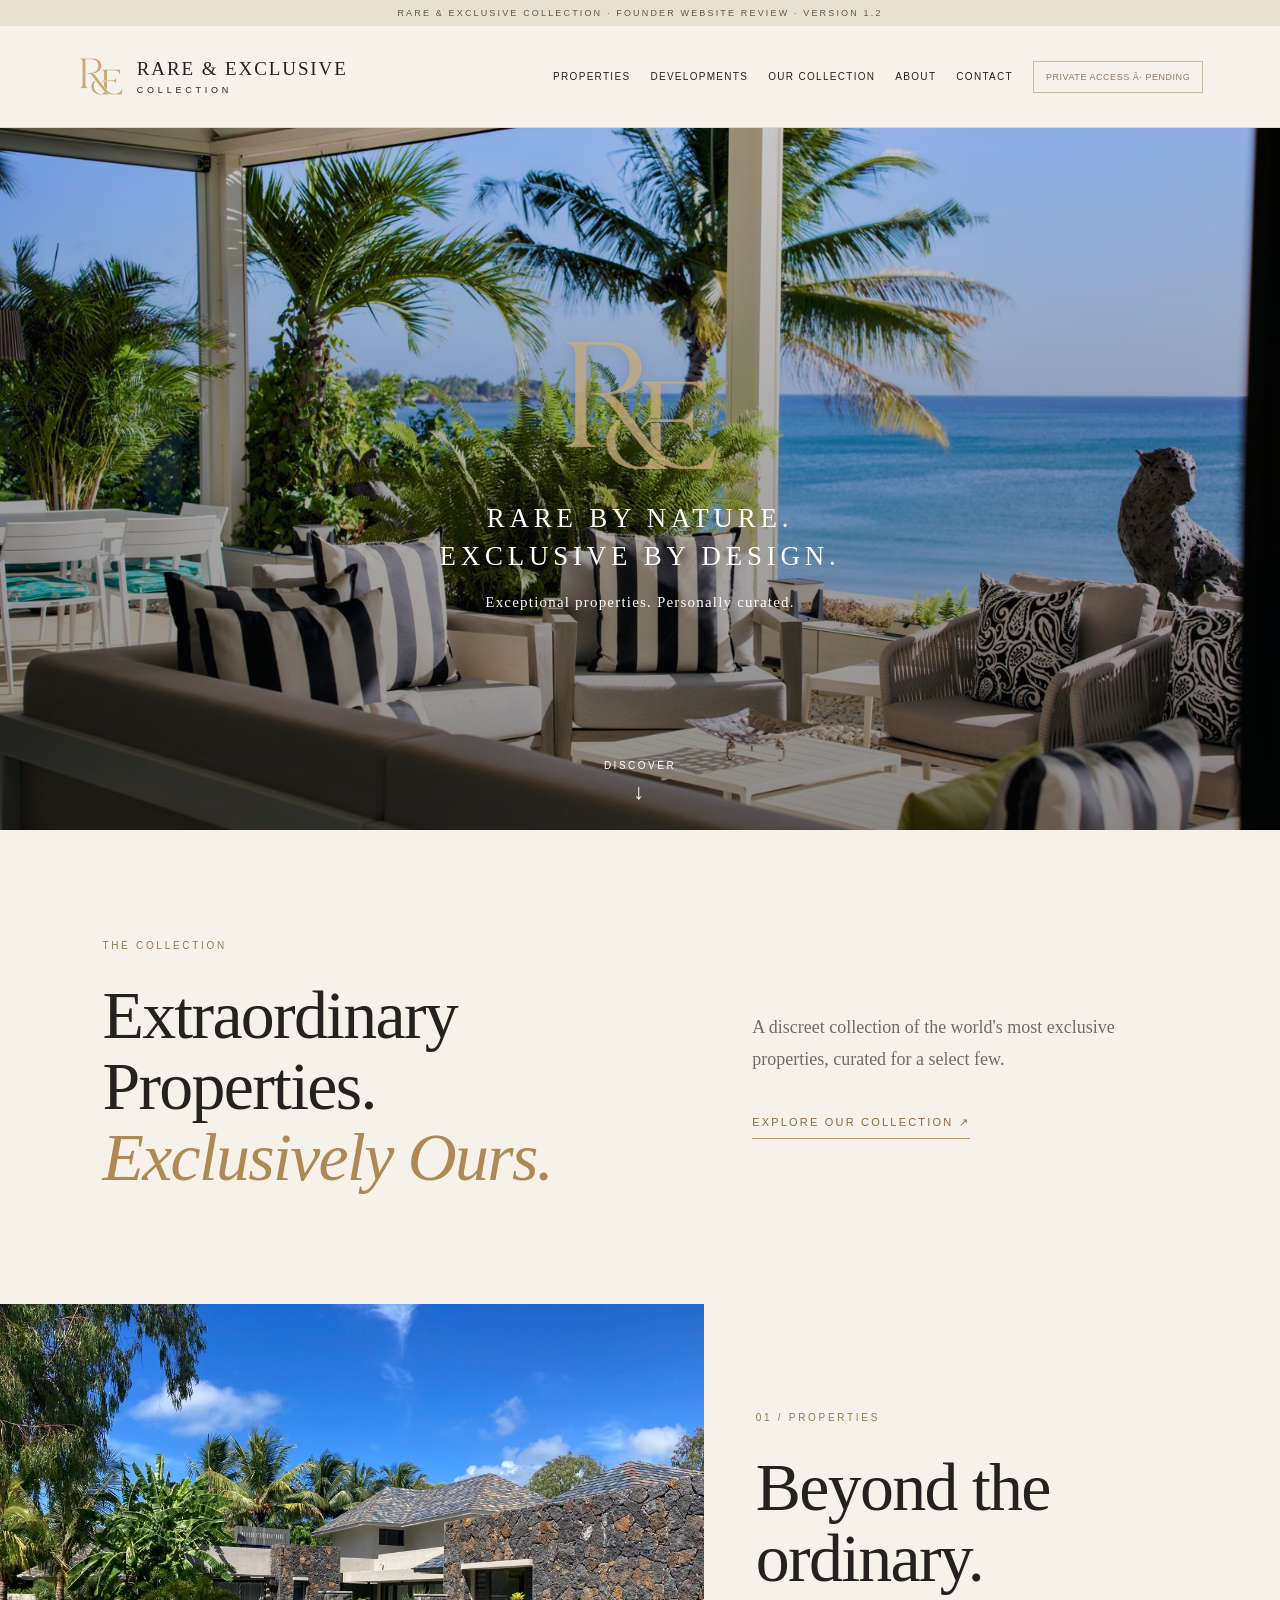
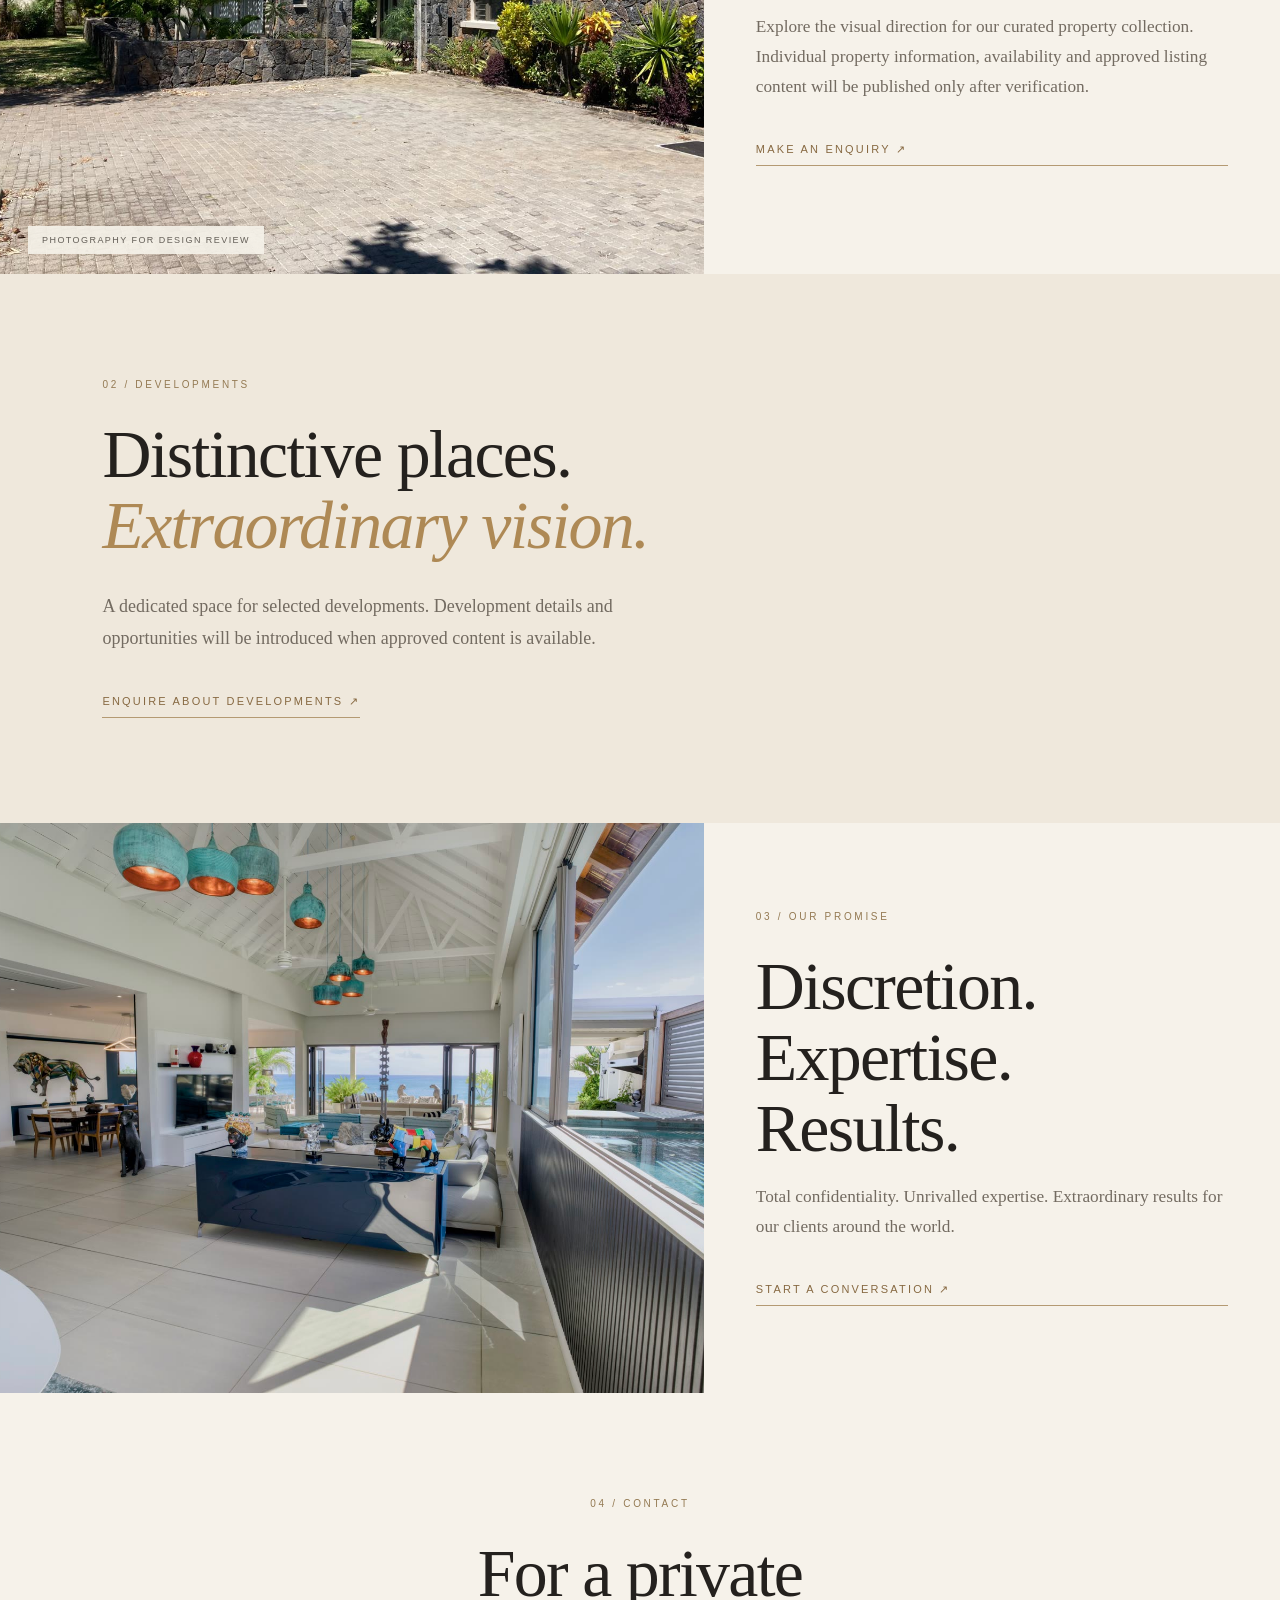
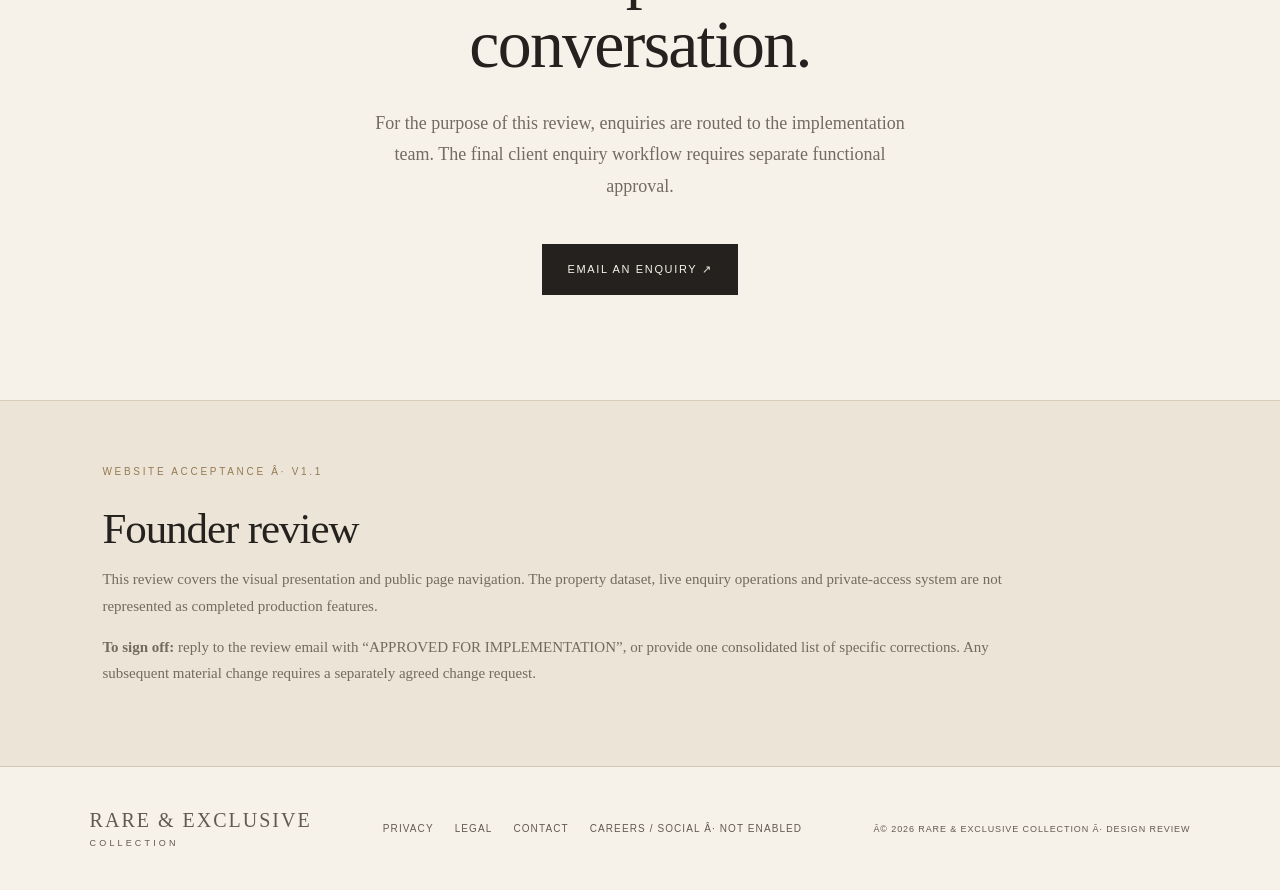
==== commit 62e7b346: "Fix malformed review banner separator encoding" ====
--- a/index.html
+++ b/index.html
@@ -1,12 +1,12 @@
 <!doctype html><html lang="en"><head><meta charset="utf-8"><meta name="viewport" content="width=device-width, initial-scale=1"><meta name="robots" content="noindex,nofollow,noarchive"><title>Rare & Exclusive Collection | Private Website Review</title><meta name="description" content="Rare & Exclusive Collection. Rare by nature. Exclusive by design."><link rel="stylesheet" href="styles.css"></head><body>
-<div class="review-note">RARE &amp; EXCLUSIVE COLLECTION Â· FOUNDER WEBSITE REVIEW Â· VERSION 1.2</div>
-<header class="topbar" id="top"><a class="brand" href="#top"><img src="assets/re-monogram-gold-clean.png" alt=""><span>RARE &amp; EXCLUSIVE<small>COLLECTION</small></span></a><button id="menu" class="menu" aria-controls="nav" aria-expanded="false">MENU <span>â˜°</span></button><nav id="nav" aria-label="Primary navigation"><a href="#properties">PROPERTIES</a><a href="#developments">DEVELOPMENTS</a><a href="#collection">OUR COLLECTION</a><a href="#about">ABOUT</a><a href="#contact">CONTACT</a><span class="private-pending" aria-label="Private access not available in review version">PRIVATE ACCESS Â· PENDING</span></nav></header>
+<div class="review-note">RARE &amp; EXCLUSIVE COLLECTION &middot; FOUNDER WEBSITE REVIEW &middot; VERSION 1.2</div>
+<header class="topbar" id="top"><a class="brand" href="#top"><img src="assets/re-monogram-gold-clean.png" alt=""><span>RARE &amp; EXCLUSIVE<small>COLLECTION</small></span></a><button id="menu" class="menu" aria-controls="nav" aria-expanded="false">MENU <span>&#226;&#732;&#176;</span></button><nav id="nav" aria-label="Primary navigation"><a href="#properties">PROPERTIES</a><a href="#developments">DEVELOPMENTS</a><a href="#collection">OUR COLLECTION</a><a href="#about">ABOUT</a><a href="#contact">CONTACT</a><span class="private-pending" aria-label="Private access not available in review version">PRIVATE ACCESS &#194;&#183; PENDING</span></nav></header>
 <section class="hero"><div class="hero-overlay"><div class="hero-brand"><img src="assets/re-monogram-gold-clean.png" alt="Rare & Exclusive monogram"><h1>RARE BY NATURE.<br>EXCLUSIVE BY DESIGN.</h1><p>Exceptional properties. Personally curated.</p></div><a class="discover" href="#collection">DISCOVER <span>&darr;</span></a></div></section>
 <main><section id="collection" class="intro"><div><div class="eyebrow">THE COLLECTION</div><h2>Extraordinary<br>Properties.<br><em>Exclusively Ours.</em></h2></div><div class="intro-side"><p>A discreet collection of the world's most exclusive properties, curated for a select few.</p><a class="editorial-link" href="#properties">EXPLORE OUR COLLECTION &nearr;</a></div></section>
 <section id="properties" class="property"><div class="property-photo"><img src="assets/property-exterior.jpg" alt="Ocean-facing residence: illustrative project image"><span>PHOTOGRAPHY FOR DESIGN REVIEW</span></div><div class="property-copy"><div class="eyebrow">01 / PROPERTIES</div><h2>Beyond the<br>ordinary.</h2><p>Explore the visual direction for our curated property collection. Individual property information, availability and approved listing content will be published only after verification.</p><a class="editorial-link" href="#contact">MAKE AN ENQUIRY &nearr;</a></div></section>
 <section id="developments" class="developments"><div class="eyebrow">02 / DEVELOPMENTS</div><h2>Distinctive places.<br><em>Extraordinary vision.</em></h2><p>A dedicated space for selected developments. Development details and opportunities will be introduced when approved content is available.</p><a class="editorial-link" href="#contact">ENQUIRE ABOUT DEVELOPMENTS &nearr;</a></section>
 <section id="about" class="promise"><div class="promise-photo"><img src="assets/PB-11-web.jpg" alt="Refined interior architecture"></div><div class="promise-copy"><div class="eyebrow">03 / OUR PROMISE</div><h2>Discretion.<br>Expertise.<br>Results.</h2><p>Total confidentiality. Unrivalled expertise. Extraordinary results for our clients around the world.</p><a class="editorial-link" href="#contact">START A CONVERSATION &nearr;</a></div></section>
 <section id="contact" class="contact"><div class="eyebrow">04 / CONTACT</div><h2>For a private<br>conversation.</h2><p>For the purpose of this review, enquiries are routed to the implementation team. The final client enquiry workflow requires separate functional approval.</p><a class="contact-link" href="mailto:antonvdberg@corpflowai.com?subject=Rare%20%26%20Exclusive%20Website%20Enquiry">EMAIL AN ENQUIRY &nearr;</a></section>
-<section class="review" id="signoff"><div class="eyebrow">WEBSITE ACCEPTANCE Â· V1.1</div><h2>Founder review</h2><p>This review covers the visual presentation and public page navigation. The property dataset, live enquiry operations and private-access system are not represented as completed production features.</p><p><strong>To sign off:</strong> reply to the review email with &ldquo;APPROVED FOR IMPLEMENTATION&rdquo;, or provide one consolidated list of specific corrections. Any subsequent material change requires a separately agreed change request.</p></section></main>
-<footer><div class="footer-brand">RARE &amp; EXCLUSIVE <small>COLLECTION</small></div><div><a href="privacy.html">PRIVACY</a><a href="terms.html">LEGAL</a><a href="#contact">CONTACT</a><span>CAREERS / SOCIAL Â· NOT ENABLED</span></div><small>Â© 2026 RARE &amp; EXCLUSIVE COLLECTION Â· DESIGN REVIEW</small></footer>
+<section class="review" id="signoff"><div class="eyebrow">WEBSITE ACCEPTANCE &#194;&#183; V1.1</div><h2>Founder review</h2><p>This review covers the visual presentation and public page navigation. The property dataset, live enquiry operations and private-access system are not represented as completed production features.</p><p><strong>To sign off:</strong> reply to the review email with &ldquo;APPROVED FOR IMPLEMENTATION&rdquo;, or provide one consolidated list of specific corrections. Any subsequent material change requires a separately agreed change request.</p></section></main>
+<footer><div class="footer-brand">RARE &amp; EXCLUSIVE <small>COLLECTION</small></div><div><a href="privacy.html">PRIVACY</a><a href="terms.html">LEGAL</a><a href="#contact">CONTACT</a><span>CAREERS / SOCIAL &#194;&#183; NOT ENABLED</span></div><small>&#194;&#169; 2026 RARE &amp; EXCLUSIVE COLLECTION &#194;&#183; DESIGN REVIEW</small></footer>
 <script>const m=document.querySelector('#menu'),n=document.querySelector('#nav');m.addEventListener('click',()=>{const o=m.getAttribute('aria-expanded')==='true';m.setAttribute('aria-expanded',String(!o));n.classList.toggle('open',!o)});n.querySelectorAll('a').forEach(a=>a.addEventListener('click',()=>{n.classList.remove('open');m.setAttribute('aria-expanded','false')}));</script></body></html>
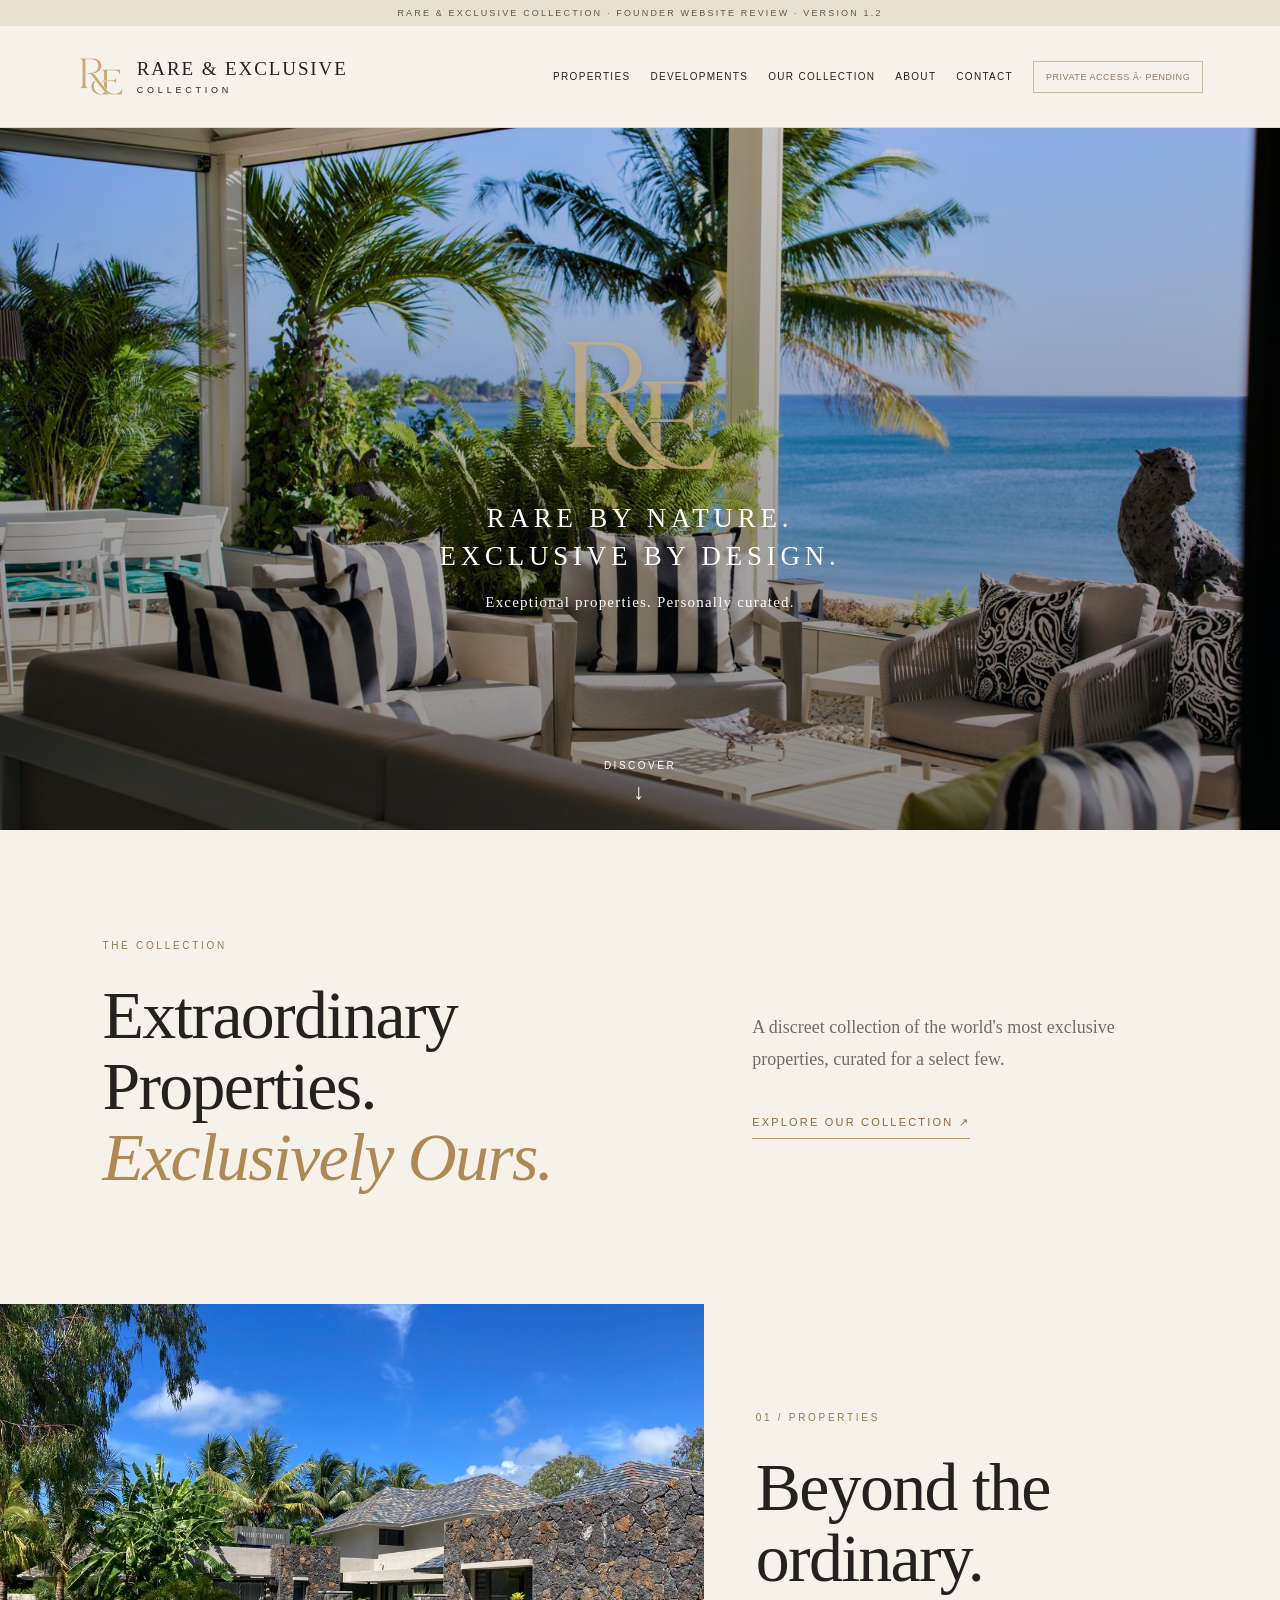
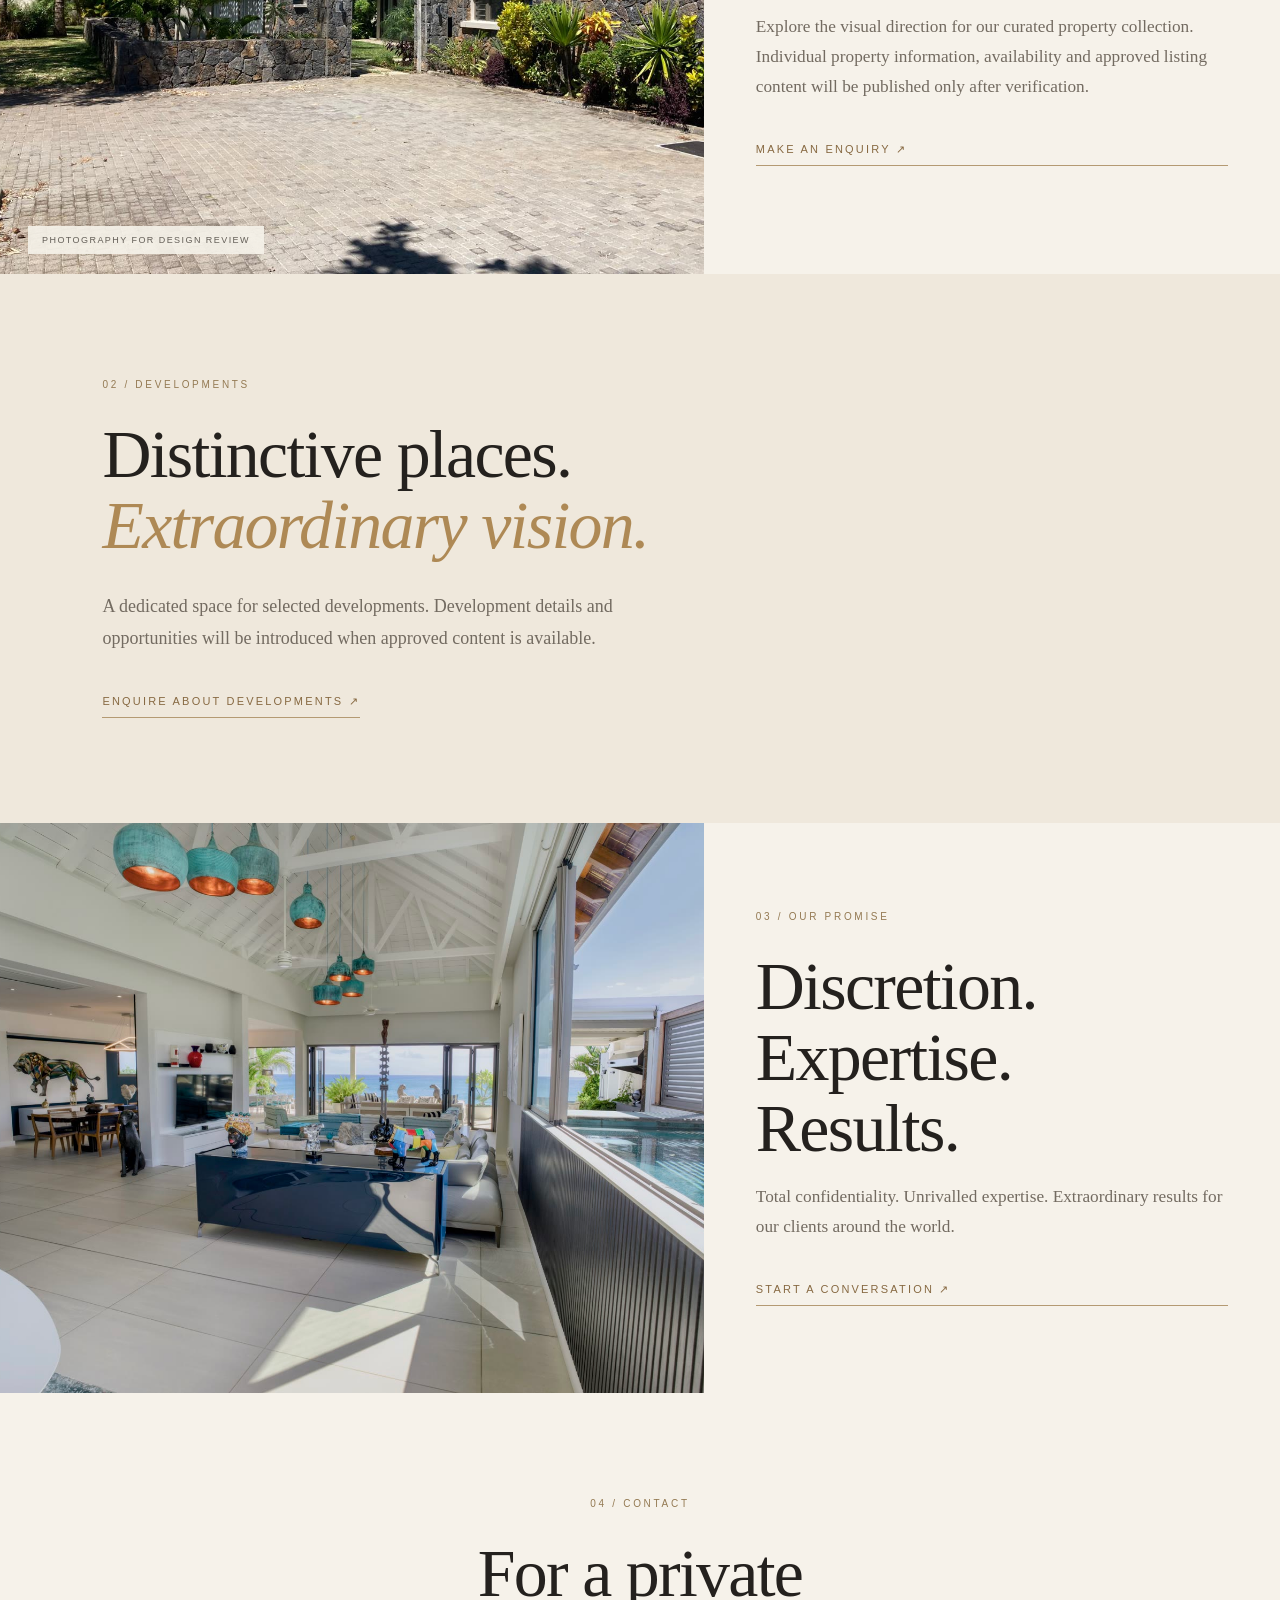
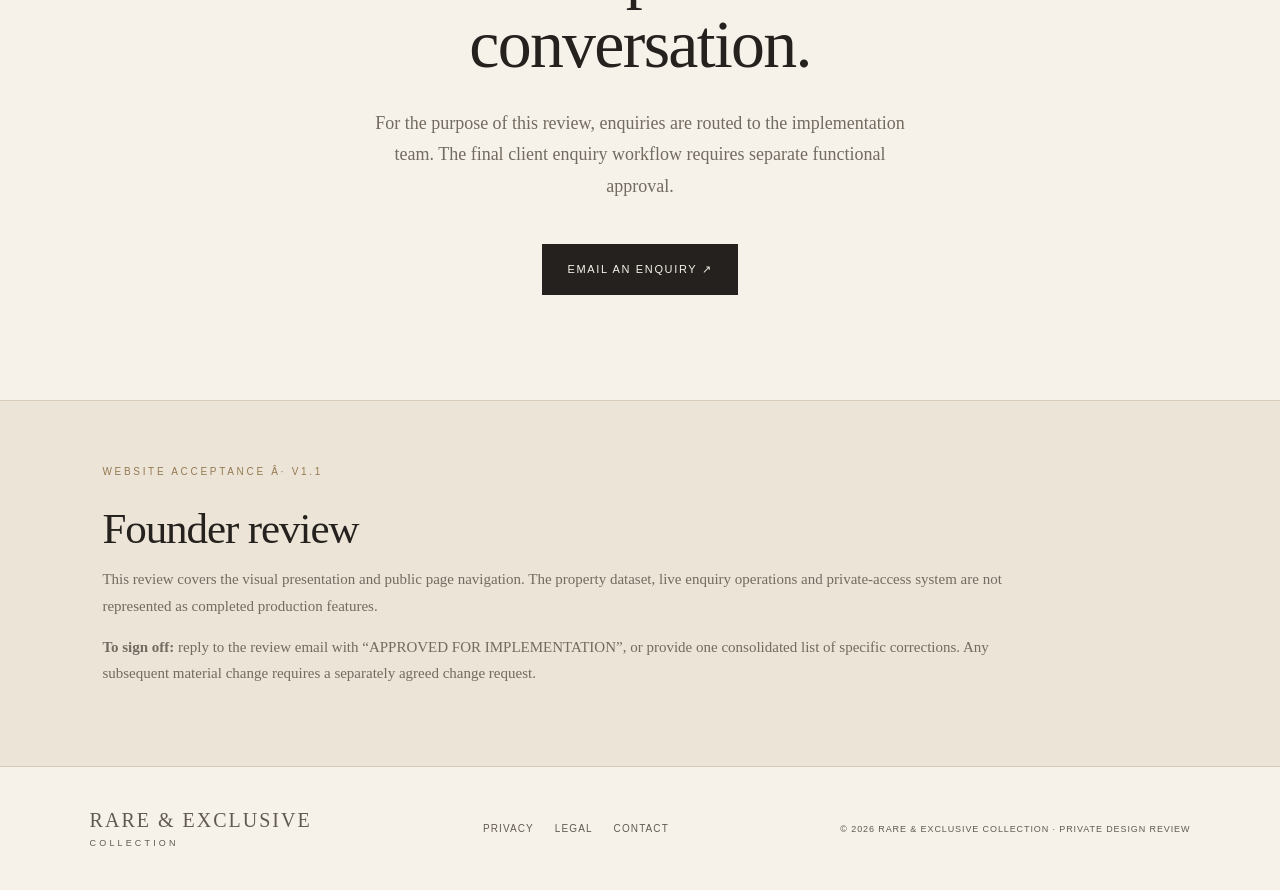
==== commit e4580e3d: "Correct footer encoding and remove disabled links" ====
--- a/index.html
+++ b/index.html
@@ -8,5 +8,5 @@
 <section id="about" class="promise"><div class="promise-photo"><img src="assets/PB-11-web.jpg" alt="Refined interior architecture"></div><div class="promise-copy"><div class="eyebrow">03 / OUR PROMISE</div><h2>Discretion.<br>Expertise.<br>Results.</h2><p>Total confidentiality. Unrivalled expertise. Extraordinary results for our clients around the world.</p><a class="editorial-link" href="#contact">START A CONVERSATION &nearr;</a></div></section>
 <section id="contact" class="contact"><div class="eyebrow">04 / CONTACT</div><h2>For a private<br>conversation.</h2><p>For the purpose of this review, enquiries are routed to the implementation team. The final client enquiry workflow requires separate functional approval.</p><a class="contact-link" href="mailto:antonvdberg@corpflowai.com?subject=Rare%20%26%20Exclusive%20Website%20Enquiry">EMAIL AN ENQUIRY &nearr;</a></section>
 <section class="review" id="signoff"><div class="eyebrow">WEBSITE ACCEPTANCE &#194;&#183; V1.1</div><h2>Founder review</h2><p>This review covers the visual presentation and public page navigation. The property dataset, live enquiry operations and private-access system are not represented as completed production features.</p><p><strong>To sign off:</strong> reply to the review email with &ldquo;APPROVED FOR IMPLEMENTATION&rdquo;, or provide one consolidated list of specific corrections. Any subsequent material change requires a separately agreed change request.</p></section></main>
-<footer><div class="footer-brand">RARE &amp; EXCLUSIVE <small>COLLECTION</small></div><div><a href="privacy.html">PRIVACY</a><a href="terms.html">LEGAL</a><a href="#contact">CONTACT</a><span>CAREERS / SOCIAL &#194;&#183; NOT ENABLED</span></div><small>&#194;&#169; 2026 RARE &amp; EXCLUSIVE COLLECTION &#194;&#183; DESIGN REVIEW</small></footer>
+<footer><div class="footer-brand">RARE &amp; EXCLUSIVE <small>COLLECTION</small></div><div class="footerlinks"><a href="privacy.html">PRIVACY</a><a href="terms.html">LEGAL</a><a href="#contact">CONTACT</a></div><small>&copy; 2026 RARE &amp; EXCLUSIVE COLLECTION &middot; PRIVATE DESIGN REVIEW</small></footer>
 <script>const m=document.querySelector('#menu'),n=document.querySelector('#nav');m.addEventListener('click',()=>{const o=m.getAttribute('aria-expanded')==='true';m.setAttribute('aria-expanded',String(!o));n.classList.toggle('open',!o)});n.querySelectorAll('a').forEach(a=>a.addEventListener('click',()=>{n.classList.remove('open');m.setAttribute('aria-expanded','false')}));</script></body></html>
--- a/styles.css
+++ b/styles.css
@@ -8,3 +8,6 @@
 .property-copy p,.promise-copy p{max-width:100%;font-size:clamp(15px,1.35vw,18px)}
 @media(max-width:1100px){.property,.promise{grid-template-columns:52% 48%}.property-copy,.promise-copy{padding-left:7%;padding-right:7%}}
 @media(max-width:850px){.property,.promise{grid-template-columns:minmax(0,1fr)}.property-copy,.promise-copy{padding:60px 7%}}
+
+/* Coherent legal-page system - review only, not approved legal terms. */
+.legal-topbar{min-height:106px}.legal-back{font-size:11px;letter-spacing:.16em;text-decoration:none;color:#83694a}.legal-page{min-height:65vh;padding:95px 6% 110px;background:var(--ivory)}.legal-inner{max-width:850px;margin:0 auto}.legal-page h1{font:400 clamp(49px,6vw,80px)/1.08 Georgia,serif;margin:0 0 35px}.legal-notice{border-left:3px solid var(--gold);background:#eee5d7;padding:22px 28px;margin:35px 0 58px;font:15px/1.7 Arial,sans-serif;color:#554b40}.legal-notice strong{color:var(--graphite)}.legal-page section{border-top:1px solid #d8cbb9;padding:35px 0 29px}.legal-page h2{font:400 29px/1.2 Georgia,serif;letter-spacing:0;margin-bottom:16px}.legal-page p{max-width:760px;font:17px/1.75 Georgia,serif;color:#665e54}.legal-page .eyebrow{font:10px Arial,sans-serif;letter-spacing:.25em;color:#95764e}@media(max-width:700px){.legal-page{padding:65px 7% 85px}.legal-back{font-size:9px;white-space:nowrap}.legal-page h2{font-size:25px}.legal-page p{font-size:16px}.legal-notice{padding:18px 20px}}
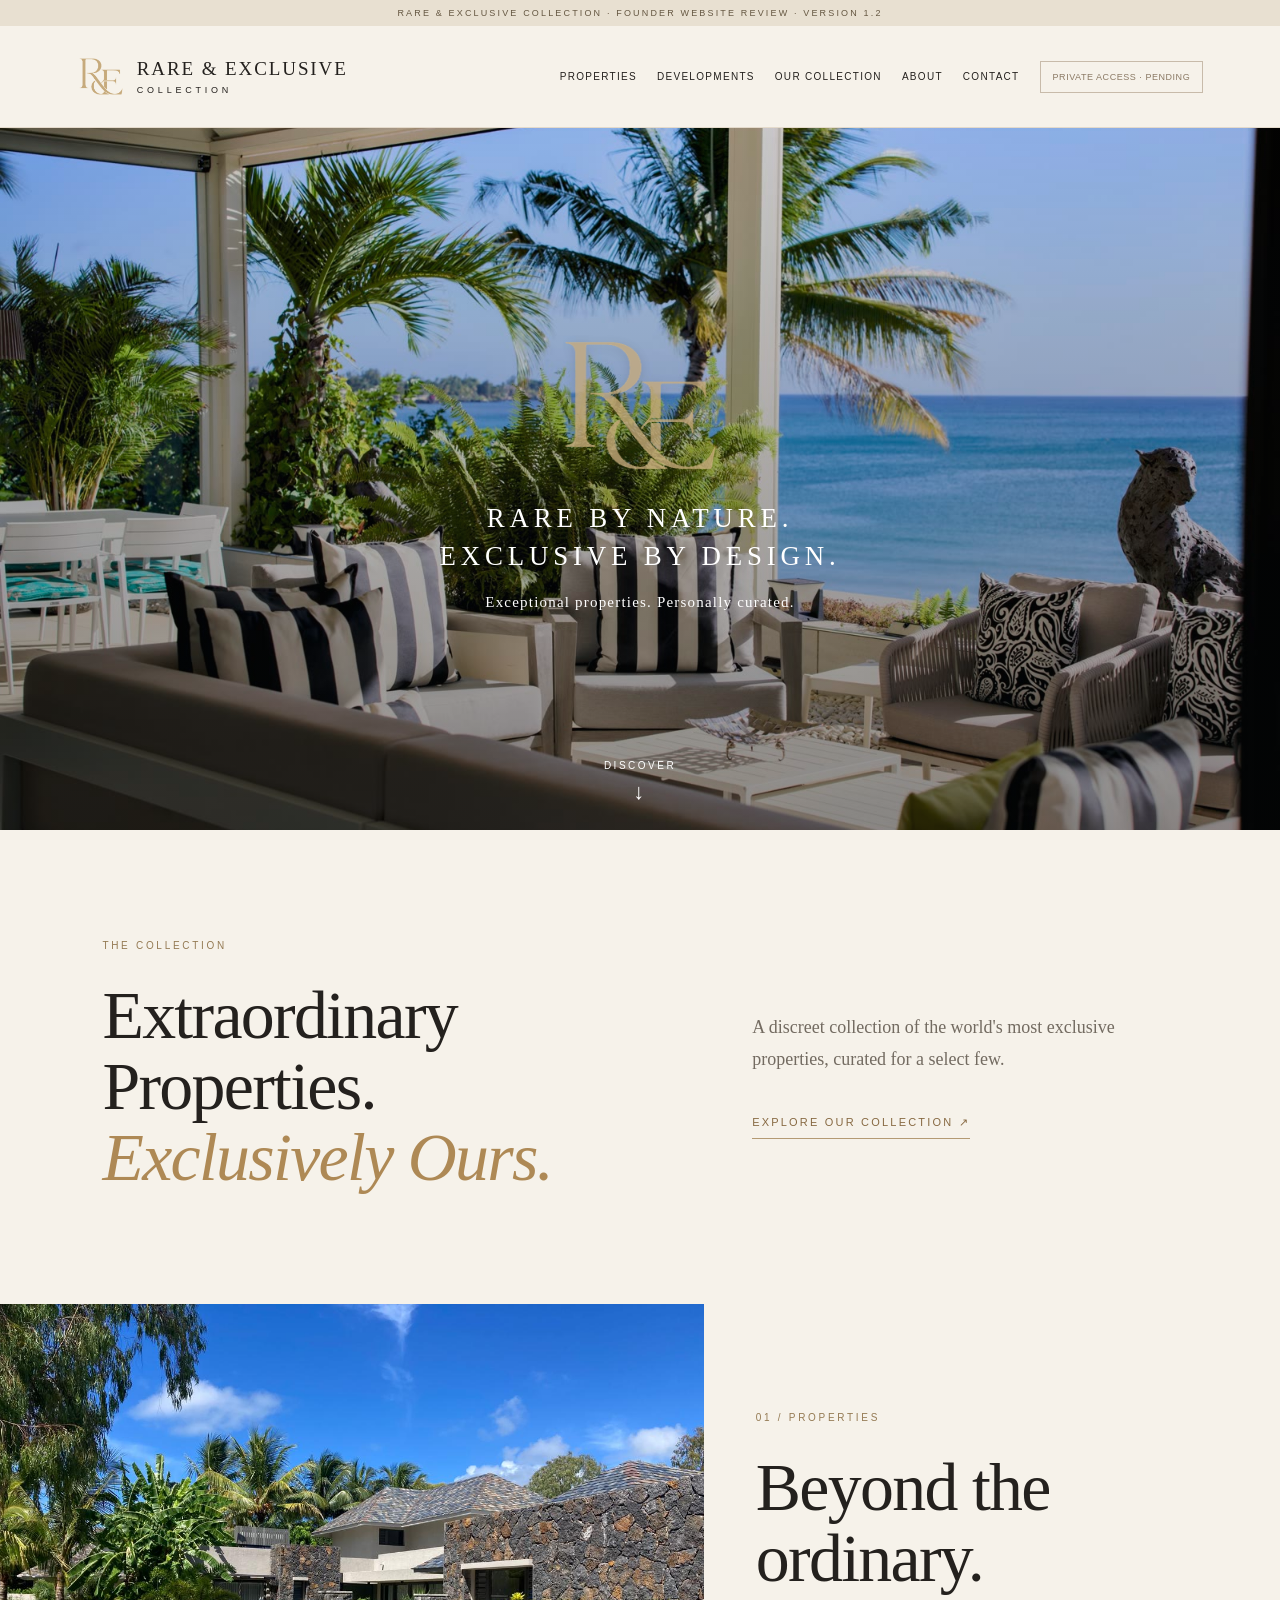
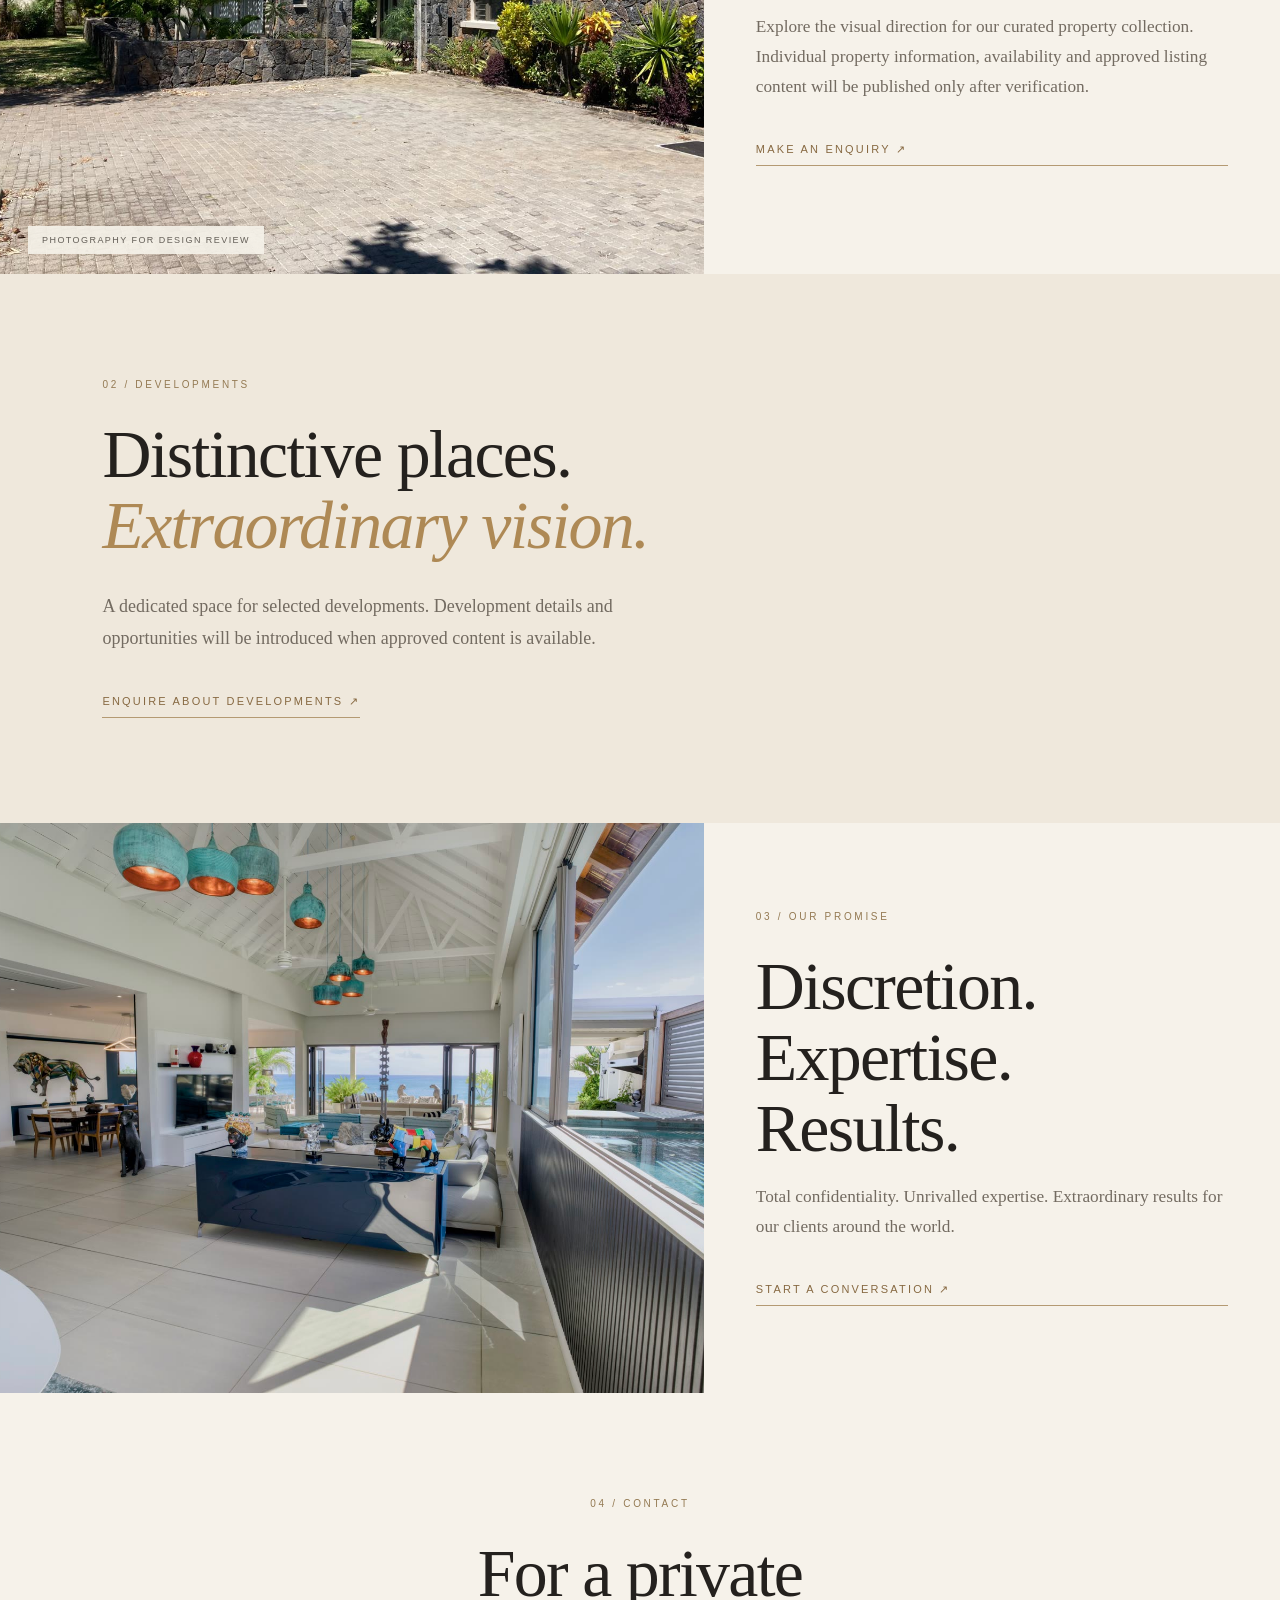
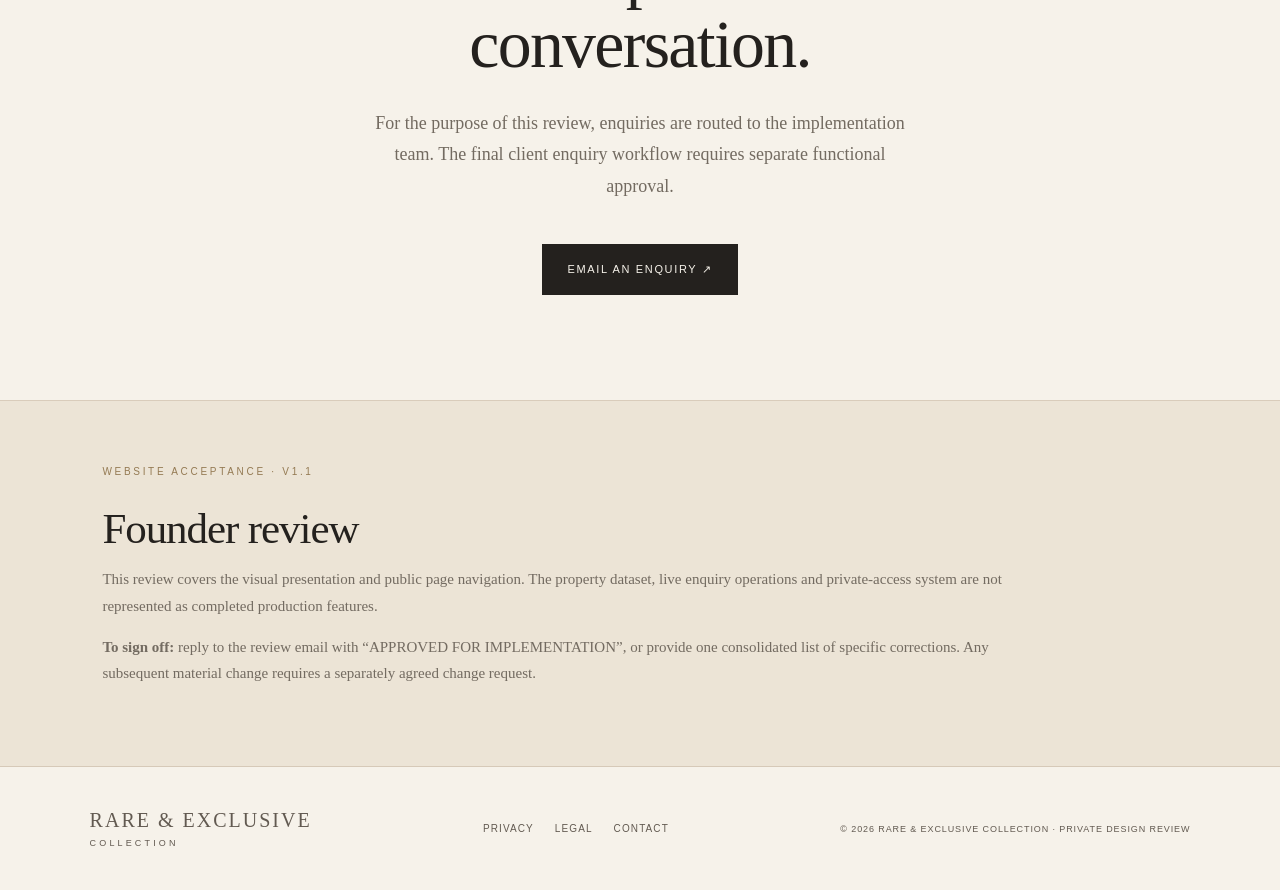
==== commit 68e16cea: "Fix remaining corrupted banner and rebuild legacy review pages" ====
--- a/index.html
+++ b/index.html
@@ -1,12 +1,12 @@
 <!doctype html><html lang="en"><head><meta charset="utf-8"><meta name="viewport" content="width=device-width, initial-scale=1"><meta name="robots" content="noindex,nofollow,noarchive"><title>Rare & Exclusive Collection | Private Website Review</title><meta name="description" content="Rare & Exclusive Collection. Rare by nature. Exclusive by design."><link rel="stylesheet" href="styles.css"></head><body>
 <div class="review-note">RARE &amp; EXCLUSIVE COLLECTION &middot; FOUNDER WEBSITE REVIEW &middot; VERSION 1.2</div>
-<header class="topbar" id="top"><a class="brand" href="#top"><img src="assets/re-monogram-gold-clean.png" alt=""><span>RARE &amp; EXCLUSIVE<small>COLLECTION</small></span></a><button id="menu" class="menu" aria-controls="nav" aria-expanded="false">MENU <span>&#226;&#732;&#176;</span></button><nav id="nav" aria-label="Primary navigation"><a href="#properties">PROPERTIES</a><a href="#developments">DEVELOPMENTS</a><a href="#collection">OUR COLLECTION</a><a href="#about">ABOUT</a><a href="#contact">CONTACT</a><span class="private-pending" aria-label="Private access not available in review version">PRIVATE ACCESS &#194;&#183; PENDING</span></nav></header>
+<header class="topbar" id="top"><a class="brand" href="#top"><img src="assets/re-monogram-gold-clean.png" alt=""><span>RARE &amp; EXCLUSIVE<small>COLLECTION</small></span></a><button id="menu" class="menu" aria-controls="nav" aria-expanded="false">MENU <span>&#226;&#732;&#176;</span></button><nav id="nav" aria-label="Primary navigation"><a href="#properties">PROPERTIES</a><a href="#developments">DEVELOPMENTS</a><a href="#collection">OUR COLLECTION</a><a href="#about">ABOUT</a><a href="#contact">CONTACT</a><span class="private-pending" aria-label="Private access not available in review version">PRIVATE ACCESS &#183; PENDING</span></nav></header>
 <section class="hero"><div class="hero-overlay"><div class="hero-brand"><img src="assets/re-monogram-gold-clean.png" alt="Rare & Exclusive monogram"><h1>RARE BY NATURE.<br>EXCLUSIVE BY DESIGN.</h1><p>Exceptional properties. Personally curated.</p></div><a class="discover" href="#collection">DISCOVER <span>&darr;</span></a></div></section>
 <main><section id="collection" class="intro"><div><div class="eyebrow">THE COLLECTION</div><h2>Extraordinary<br>Properties.<br><em>Exclusively Ours.</em></h2></div><div class="intro-side"><p>A discreet collection of the world's most exclusive properties, curated for a select few.</p><a class="editorial-link" href="#properties">EXPLORE OUR COLLECTION &nearr;</a></div></section>
 <section id="properties" class="property"><div class="property-photo"><img src="assets/property-exterior.jpg" alt="Ocean-facing residence: illustrative project image"><span>PHOTOGRAPHY FOR DESIGN REVIEW</span></div><div class="property-copy"><div class="eyebrow">01 / PROPERTIES</div><h2>Beyond the<br>ordinary.</h2><p>Explore the visual direction for our curated property collection. Individual property information, availability and approved listing content will be published only after verification.</p><a class="editorial-link" href="#contact">MAKE AN ENQUIRY &nearr;</a></div></section>
 <section id="developments" class="developments"><div class="eyebrow">02 / DEVELOPMENTS</div><h2>Distinctive places.<br><em>Extraordinary vision.</em></h2><p>A dedicated space for selected developments. Development details and opportunities will be introduced when approved content is available.</p><a class="editorial-link" href="#contact">ENQUIRE ABOUT DEVELOPMENTS &nearr;</a></section>
 <section id="about" class="promise"><div class="promise-photo"><img src="assets/PB-11-web.jpg" alt="Refined interior architecture"></div><div class="promise-copy"><div class="eyebrow">03 / OUR PROMISE</div><h2>Discretion.<br>Expertise.<br>Results.</h2><p>Total confidentiality. Unrivalled expertise. Extraordinary results for our clients around the world.</p><a class="editorial-link" href="#contact">START A CONVERSATION &nearr;</a></div></section>
 <section id="contact" class="contact"><div class="eyebrow">04 / CONTACT</div><h2>For a private<br>conversation.</h2><p>For the purpose of this review, enquiries are routed to the implementation team. The final client enquiry workflow requires separate functional approval.</p><a class="contact-link" href="mailto:antonvdberg@corpflowai.com?subject=Rare%20%26%20Exclusive%20Website%20Enquiry">EMAIL AN ENQUIRY &nearr;</a></section>
-<section class="review" id="signoff"><div class="eyebrow">WEBSITE ACCEPTANCE &#194;&#183; V1.1</div><h2>Founder review</h2><p>This review covers the visual presentation and public page navigation. The property dataset, live enquiry operations and private-access system are not represented as completed production features.</p><p><strong>To sign off:</strong> reply to the review email with &ldquo;APPROVED FOR IMPLEMENTATION&rdquo;, or provide one consolidated list of specific corrections. Any subsequent material change requires a separately agreed change request.</p></section></main>
+<section class="review" id="signoff"><div class="eyebrow">WEBSITE ACCEPTANCE &#183; V1.1</div><h2>Founder review</h2><p>This review covers the visual presentation and public page navigation. The property dataset, live enquiry operations and private-access system are not represented as completed production features.</p><p><strong>To sign off:</strong> reply to the review email with &ldquo;APPROVED FOR IMPLEMENTATION&rdquo;, or provide one consolidated list of specific corrections. Any subsequent material change requires a separately agreed change request.</p></section></main>
 <footer><div class="footer-brand">RARE &amp; EXCLUSIVE <small>COLLECTION</small></div><div class="footerlinks"><a href="privacy.html">PRIVACY</a><a href="terms.html">LEGAL</a><a href="#contact">CONTACT</a></div><small>&copy; 2026 RARE &amp; EXCLUSIVE COLLECTION &middot; PRIVATE DESIGN REVIEW</small></footer>
 <script>const m=document.querySelector('#menu'),n=document.querySelector('#nav');m.addEventListener('click',()=>{const o=m.getAttribute('aria-expanded')==='true';m.setAttribute('aria-expanded',String(!o));n.classList.toggle('open',!o)});n.querySelectorAll('a').forEach(a=>a.addEventListener('click',()=>{n.classList.remove('open');m.setAttribute('aria-expanded','false')}));</script></body></html>
